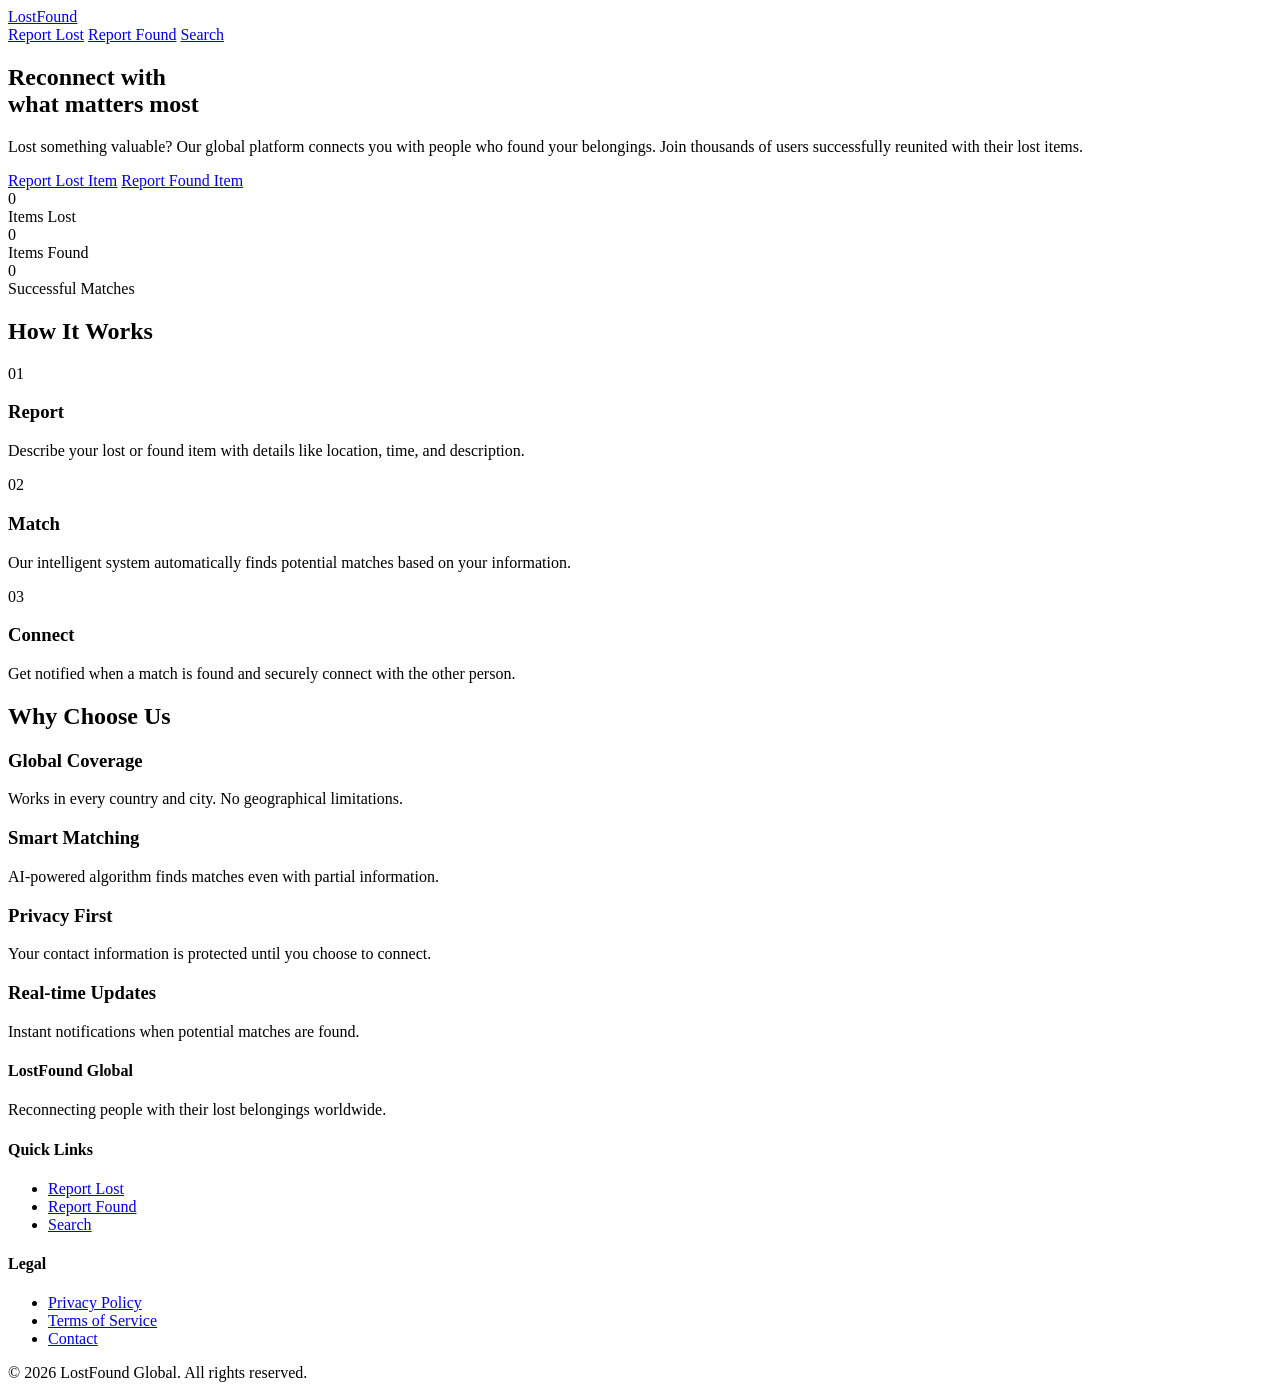
==== index.html @ b799f59b "Add files via upload" ====
<!DOCTYPE html>
<html lang="en">
<head>
    <meta charset="UTF-8">
    <meta name="viewport" content="width=device-width, initial-scale=1.0, viewport-fit=cover">
    <meta name="description" content="Global lost and found platform. Connect with people who found your lost items anywhere in the world.">
    <meta name="keywords" content="lost and found, lost item, found item, global search">
    <meta name="author" content="LostAndFound Global">
    <meta property="og:title" content="LostAndFound Global | Reconnect with your lost belongings">
    <meta property="og:description" content="International platform for finding lost items and returning found belongings">
    <meta property="og:type" content="website">
    <meta name="twitter:card" content="summary_large_image">
    <title>LostAndFound Global | Reconnect with your lost belongings</title>
    <link rel="preconnect" href="https://fonts.googleapis.com">
    <link rel="preconnect" href="https://fonts.gstatic.com" crossorigin>
    <link href="https://fonts.googleapis.com/css2?family=Inter:opsz,wght@14..32,300;14..32,400;14..32,500;14..32,600;14..32,700&display=swap" rel="stylesheet">
    <link rel="stylesheet" href="css/style.css">
</head>
<body>
    <header class="header">
        <nav class="nav container">
            <div class="logo">
                <a href="/">LostFound</a>
            </div>
            <div class="nav-links">
                <a href="/pages/report-lost.html" class="nav-link">Report Lost</a>
                <a href="/pages/report-found.html" class="nav-link">Report Found</a>
                <a href="/pages/search.html" class="nav-link">Search</a>
            </div>
        </nav>
    </header>

    <main>
        <section class="hero">
            <div class="container">
                <div class="hero-content">
                    <h1 class="hero-title">
                        Reconnect with<br>
                        <span class="hero-highlight">what matters most</span>
                    </h1>
                    <p class="hero-description">
                        Lost something valuable? Our global platform connects you with 
                        people who found your belongings. Join thousands of users 
                        successfully reunited with their lost items.
                    </p>
                    <div class="hero-buttons">
                        <a href="/pages/report-lost.html" class="btn btn-primary">Report Lost Item</a>
                        <a href="/pages/report-found.html" class="btn btn-secondary">Report Found Item</a>
                    </div>
                </div>
            </div>
        </section>

        <section class="stats-section">
            <div class="container">
                <div class="stats-grid">
                    <div class="stat-card">
                        <div class="stat-number" id="lostCount">0</div>
                        <div class="stat-label">Items Lost</div>
                    </div>
                    <div class="stat-card">
                        <div class="stat-number" id="foundCount">0</div>
                        <div class="stat-label">Items Found</div>
                    </div>
                    <div class="stat-card">
                        <div class="stat-number" id="matchedCount">0</div>
                        <div class="stat-label">Successful Matches</div>
                    </div>
                </div>
            </div>
        </section>

        <section class="how-it-works">
            <div class="container">
                <h2 class="section-title">How It Works</h2>
                <div class="steps-grid">
                    <div class="step">
                        <div class="step-number">01</div>
                        <h3 class="step-title">Report</h3>
                        <p class="step-description">Describe your lost or found item with details like location, time, and description.</p>
                    </div>
                    <div class="step">
                        <div class="step-number">02</div>
                        <h3 class="step-title">Match</h3>
                        <p class="step-description">Our intelligent system automatically finds potential matches based on your information.</p>
                    </div>
                    <div class="step">
                        <div class="step-number">03</div>
                        <h3 class="step-title">Connect</h3>
                        <p class="step-description">Get notified when a match is found and securely connect with the other person.</p>
                    </div>
                </div>
            </div>
        </section>

        <section class="features">
            <div class="container">
                <h2 class="section-title">Why Choose Us</h2>
                <div class="features-grid">
                    <div class="feature-card">
                        <h3>Global Coverage</h3>
                        <p>Works in every country and city. No geographical limitations.</p>
                    </div>
                    <div class="feature-card">
                        <h3>Smart Matching</h3>
                        <p>AI-powered algorithm finds matches even with partial information.</p>
                    </div>
                    <div class="feature-card">
                        <h3>Privacy First</h3>
                        <p>Your contact information is protected until you choose to connect.</p>
                    </div>
                    <div class="feature-card">
                        <h3>Real-time Updates</h3>
                        <p>Instant notifications when potential matches are found.</p>
                    </div>
                </div>
            </div>
        </section>
    </main>

    <footer class="footer">
        <div class="container">
            <div class="footer-content">
                <div class="footer-section">
                    <h4>LostFound Global</h4>
                    <p>Reconnecting people with their lost belongings worldwide.</p>
                </div>
                <div class="footer-section">
                    <h4>Quick Links</h4>
                    <ul>
                        <li><a href="/pages/report-lost.html">Report Lost</a></li>
                        <li><a href="/pages/report-found.html">Report Found</a></li>
                        <li><a href="/pages/search.html">Search</a></li>
                    </ul>
                </div>
                <div class="footer-section">
                    <h4>Legal</h4>
                    <ul>
                        <li><a href="#">Privacy Policy</a></li>
                        <li><a href="#">Terms of Service</a></li>
                        <li><a href="#">Contact</a></li>
                    </ul>
                </div>
            </div>
            <div class="footer-bottom">
                <p>&copy; 2026 LostFound Global. All rights reserved.</p>
            </div>
        </div>
    </footer>

    <script src="js/app.js"></script>
</body>
</html>
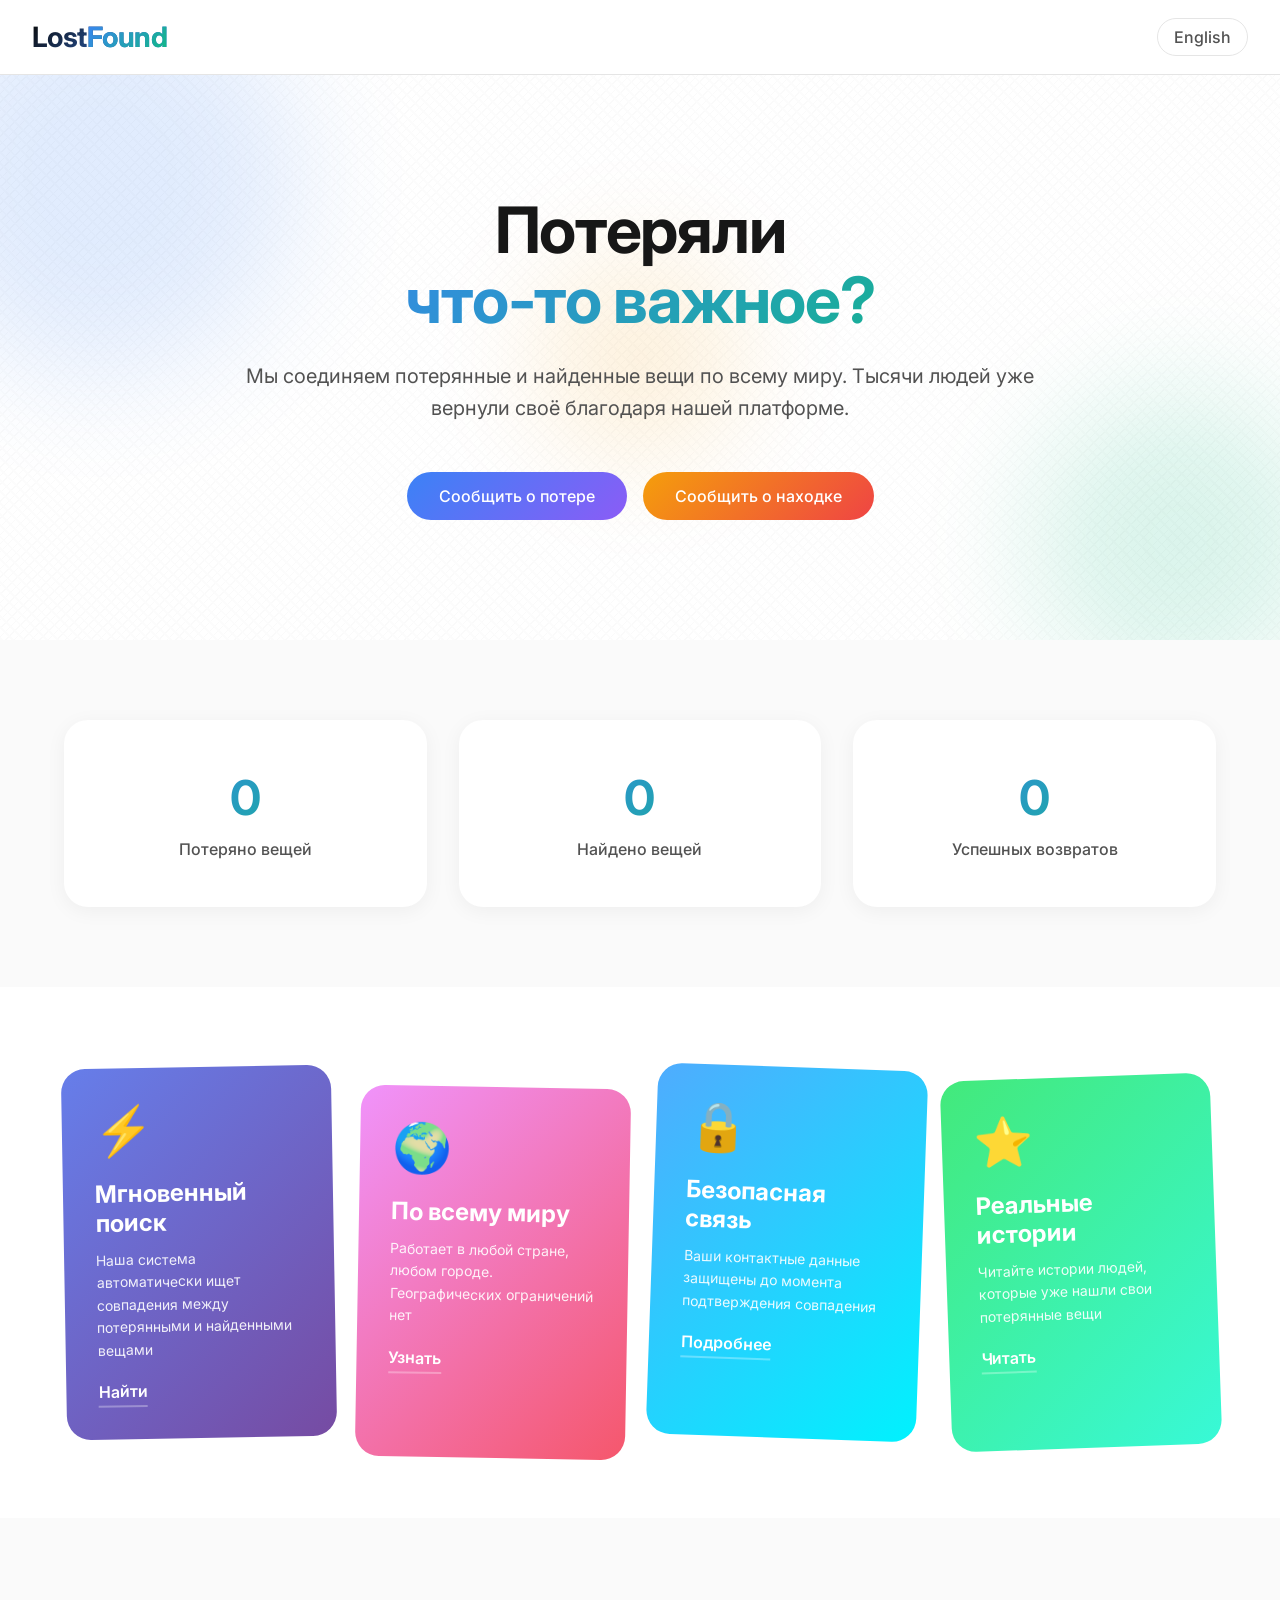
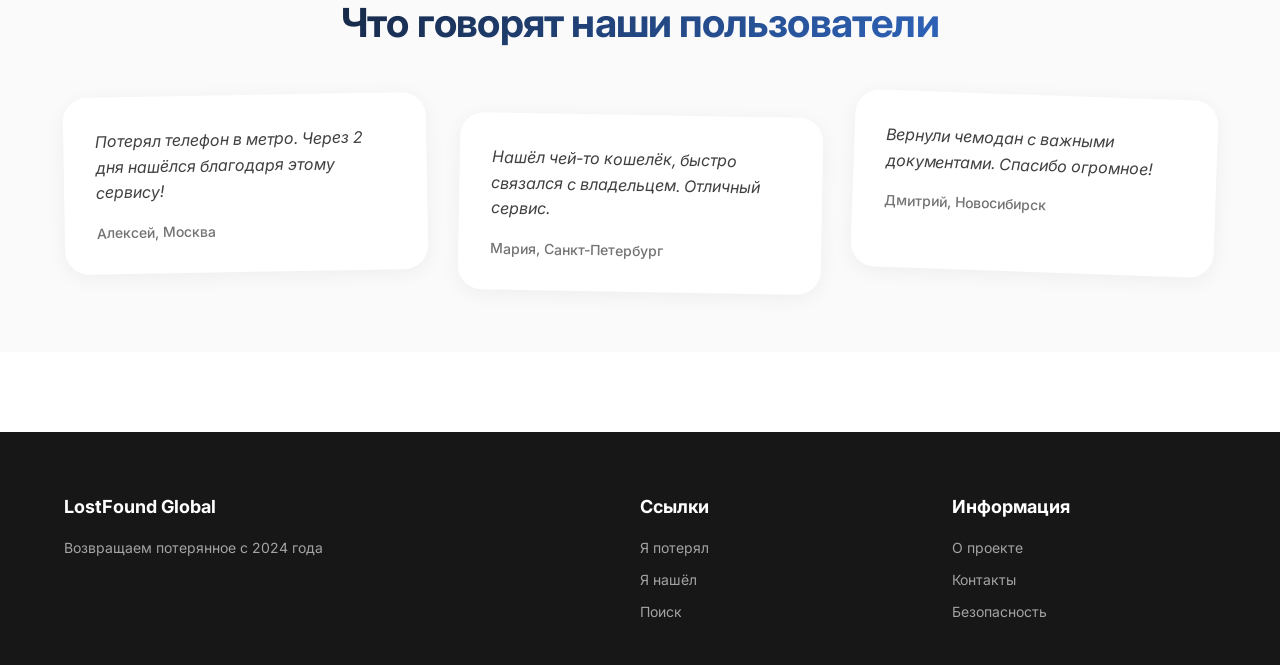
==== commit 7f504942: "Update index.html" ====
--- a/index.html
+++ b/index.html
@@ -1,153 +1,145 @@
 <!DOCTYPE html>
-<html lang="en">
+<html lang="ru">
 <head>
     <meta charset="UTF-8">
-    <meta name="viewport" content="width=device-width, initial-scale=1.0, viewport-fit=cover">
-    <meta name="description" content="Global lost and found platform. Connect with people who found your lost items anywhere in the world.">
-    <meta name="keywords" content="lost and found, lost item, found item, global search">
-    <meta name="author" content="LostAndFound Global">
-    <meta property="og:title" content="LostAndFound Global | Reconnect with your lost belongings">
-    <meta property="og:description" content="International platform for finding lost items and returning found belongings">
-    <meta property="og:type" content="website">
-    <meta name="twitter:card" content="summary_large_image">
-    <title>LostAndFound Global | Reconnect with your lost belongings</title>
-    <link rel="preconnect" href="https://fonts.googleapis.com">
-    <link rel="preconnect" href="https://fonts.gstatic.com" crossorigin>
-    <link href="https://fonts.googleapis.com/css2?family=Inter:opsz,wght@14..32,300;14..32,400;14..32,500;14..32,600;14..32,700&display=swap" rel="stylesheet">
+    <meta name="viewport" content="width=device-width, initial-scale=1.0">
+    <title>LostFound Global | Вернём потерянное</title>
+    <meta name="description" content="Международная платформа для поиска потерянных и найденных вещей">
+    <link href="https://fonts.googleapis.com/css2?family=Inter:opsz,wght@14..32,300;14..32,400;14..32,500;14..32,600;14..32,700&family=Space+Grotesk:wght@300;400;500;600;700&display=swap" rel="stylesheet">
     <link rel="stylesheet" href="css/style.css">
 </head>
 <body>
+    <div class="chaotic-bg"></div>
+    
     <header class="header">
-        <nav class="nav container">
+        <div class="nav-container">
             <div class="logo">
-                <a href="/">LostFound</a>
+                <a href="index.html">Lost<span>Found</span></a>
             </div>
-            <div class="nav-links">
-                <a href="/pages/report-lost.html" class="nav-link">Report Lost</a>
-                <a href="/pages/report-found.html" class="nav-link">Report Found</a>
-                <a href="/pages/search.html" class="nav-link">Search</a>
+            <div class="lang-switch">
+                <a href="#" class="lang-link" onclick="toggleLanguage(); return false;">English</a>
             </div>
+            <button class="mobile-menu-btn" onclick="document.querySelector('.nav-menu').classList.toggle('active')">☰</button>
+        </div>
+        <nav class="nav-menu">
+            <ul>
+                <li><a href="index.html" data-translate="nav_home">Главная</a></li>
+                <li><a href="pages/lost.html" data-translate="nav_lost">Я потерял</a></li>
+                <li><a href="pages/found.html" data-translate="nav_found">Я нашёл</a></li>
+                <li><a href="pages/search.html" data-translate="nav_search">Поиск</a></li>
+            </ul>
         </nav>
     </header>
 
     <main>
         <section class="hero">
-            <div class="container">
-                <div class="hero-content">
-                    <h1 class="hero-title">
-                        Reconnect with<br>
-                        <span class="hero-highlight">what matters most</span>
-                    </h1>
-                    <p class="hero-description">
-                        Lost something valuable? Our global platform connects you with 
-                        people who found your belongings. Join thousands of users 
-                        successfully reunited with their lost items.
-                    </p>
-                    <div class="hero-buttons">
-                        <a href="/pages/report-lost.html" class="btn btn-primary">Report Lost Item</a>
-                        <a href="/pages/report-found.html" class="btn btn-secondary">Report Found Item</a>
-                    </div>
+            <div class="hero-bg-shape shape-1"></div>
+            <div class="hero-bg-shape shape-2"></div>
+            <div class="hero-bg-shape shape-3"></div>
+            <div class="hero-content">
+                <h1 class="hero-title">
+                    <span class="title-line" data-translate="hero_title">Потеряли</span>
+                    <span class="title-line highlight" data-translate="hero_title_highlight">что-то важное?</span>
+                </h1>
+                <p class="hero-description" data-translate="hero_description">Мы соединяем потерянные и найденные вещи по всему миру. Тысячи людей уже вернули своё благодаря нашей платформе.</p>
+                <div class="hero-buttons">
+                    <a href="pages/lost.html" class="btn btn-primary btn-chaotic-1" data-translate="btn_report_lost">Сообщить о потере</a>
+                    <a href="pages/found.html" class="btn btn-secondary btn-chaotic-2" data-translate="btn_report_found">Сообщить о находке</a>
                 </div>
             </div>
         </section>
 
         <section class="stats-section">
-            <div class="container">
-                <div class="stats-grid">
-                    <div class="stat-card">
-                        <div class="stat-number" id="lostCount">0</div>
-                        <div class="stat-label">Items Lost</div>
-                    </div>
-                    <div class="stat-card">
-                        <div class="stat-number" id="foundCount">0</div>
-                        <div class="stat-label">Items Found</div>
-                    </div>
-                    <div class="stat-card">
-                        <div class="stat-number" id="matchedCount">0</div>
-                        <div class="stat-label">Successful Matches</div>
-                    </div>
+            <div class="stats-grid">
+                <div class="stat-card stat-card-1">
+                    <div class="stat-number" id="lostCount">0</div>
+                    <div class="stat-label" data-translate="stat_lost">Потеряно вещей</div>
+                </div>
+                <div class="stat-card stat-card-2">
+                    <div class="stat-number" id="foundCount">0</div>
+                    <div class="stat-label" data-translate="stat_found">Найдено вещей</div>
+                </div>
+                <div class="stat-card stat-card-3">
+                    <div class="stat-number" id="matchedCount">0</div>
+                    <div class="stat-label" data-translate="stat_matched">Успешных возвратов</div>
                 </div>
             </div>
         </section>
 
-        <section class="how-it-works">
-            <div class="container">
-                <h2 class="section-title">How It Works</h2>
-                <div class="steps-grid">
-                    <div class="step">
-                        <div class="step-number">01</div>
-                        <h3 class="step-title">Report</h3>
-                        <p class="step-description">Describe your lost or found item with details like location, time, and description.</p>
-                    </div>
-                    <div class="step">
-                        <div class="step-number">02</div>
-                        <h3 class="step-title">Match</h3>
-                        <p class="step-description">Our intelligent system automatically finds potential matches based on your information.</p>
-                    </div>
-                    <div class="step">
-                        <div class="step-number">03</div>
-                        <h3 class="step-title">Connect</h3>
-                        <p class="step-description">Get notified when a match is found and securely connect with the other person.</p>
-                    </div>
+        <section class="chaotic-grid-section">
+            <div class="chaotic-grid">
+                <div class="chaotic-card card-lost">
+                    <div class="card-icon">⚡</div>
+                    <h3 data-translate="card_search_title">Мгновенный поиск</h3>
+                    <p data-translate="card_search_desc">Наша система автоматически ищет совпадения между потерянными и найденными вещами</p>
+                    <a href="pages/search.html" class="card-link" data-translate="card_search_link">Найти →</a>
+                </div>
+                <div class="chaotic-card card-found">
+                    <div class="card-icon">🌍</div>
+                    <h3 data-translate="card_global_title">По всему миру</h3>
+                    <p data-translate="card_global_desc">Работает в любой стране, любом городе. Географических ограничений нет</p>
+                    <a href="#" class="card-link" data-translate="card_global_link">Узнать →</a>
+                </div>
+                <div class="chaotic-card card-match">
+                    <div class="card-icon">🔒</div>
+                    <h3 data-translate="card_safety_title">Безопасная связь</h3>
+                    <p data-translate="card_safety_desc">Ваши контактные данные защищены до момента подтверждения совпадения</p>
+                    <a href="#" class="card-link" data-translate="card_safety_link">Подробнее →</a>
+                </div>
+                <div class="chaotic-card card-story">
+                    <div class="card-icon">⭐</div>
+                    <h3 data-translate="card_stories_title">Реальные истории</h3>
+                    <p data-translate="card_stories_desc">Читайте истории людей, которые уже нашли свои потерянные вещи</p>
+                    <a href="#" class="card-link" data-translate="card_stories_link">Читать →</a>
                 </div>
             </div>
         </section>
 
-        <section class="features">
-            <div class="container">
-                <h2 class="section-title">Why Choose Us</h2>
-                <div class="features-grid">
-                    <div class="feature-card">
-                        <h3>Global Coverage</h3>
-                        <p>Works in every country and city. No geographical limitations.</p>
-                    </div>
-                    <div class="feature-card">
-                        <h3>Smart Matching</h3>
-                        <p>AI-powered algorithm finds matches even with partial information.</p>
-                    </div>
-                    <div class="feature-card">
-                        <h3>Privacy First</h3>
-                        <p>Your contact information is protected until you choose to connect.</p>
-                    </div>
-                    <div class="feature-card">
-                        <h3>Real-time Updates</h3>
-                        <p>Instant notifications when potential matches are found.</p>
-                    </div>
+        <section class="testimonials">
+            <h2 class="section-title chaotic-section-title" data-translate="testimonials_title">Что говорят наши пользователи</h2>
+            <div class="testimonials-grid">
+                <div class="testimonial testimonial-1">
+                    <p data-translate="testimonial_1">"Потерял телефон в метро. Через 2 дня нашёлся благодаря этому сервису!"</p>
+                    <cite data-translate="testimonial_1_author">— Алексей, Москва</cite>
+                </div>
+                <div class="testimonial testimonial-2">
+                    <p data-translate="testimonial_2">"Нашёл чей-то кошелёк, быстро связался с владельцем. Отличный сервис."</p>
+                    <cite data-translate="testimonial_2_author">— Мария, Санкт-Петербург</cite>
+                </div>
+                <div class="testimonial testimonial-3">
+                    <p data-translate="testimonial_3">"Вернули чемодан с важными документами. Спасибо огромное!"</p>
+                    <cite data-translate="testimonial_3_author">— Дмитрий, Новосибирск</cite>
                 </div>
             </div>
         </section>
     </main>
 
-    <footer class="footer">
-        <div class="container">
-            <div class="footer-content">
-                <div class="footer-section">
-                    <h4>LostFound Global</h4>
-                    <p>Reconnecting people with their lost belongings worldwide.</p>
-                </div>
-                <div class="footer-section">
-                    <h4>Quick Links</h4>
-                    <ul>
-                        <li><a href="/pages/report-lost.html">Report Lost</a></li>
-                        <li><a href="/pages/report-found.html">Report Found</a></li>
-                        <li><a href="/pages/search.html">Search</a></li>
-                    </ul>
-                </div>
-                <div class="footer-section">
-                    <h4>Legal</h4>
-                    <ul>
-                        <li><a href="#">Privacy Policy</a></li>
-                        <li><a href="#">Terms of Service</a></li>
-                        <li><a href="#">Contact</a></li>
-                    </ul>
-                </div>
+    <footer class="footer chaotic-footer">
+        <div class="footer-grid">
+            <div class="footer-col">
+                <h4>LostFound Global</h4>
+                <p data-translate="footer_about">Возвращаем потерянное с 2024 года</p>
             </div>
-            <div class="footer-bottom">
-                <p>&copy; 2026 LostFound Global. All rights reserved.</p>
+            <div class="footer-col">
+                <h4 data-translate="footer_links">Ссылки</h4>
+                <ul>
+                    <li><a href="pages/lost.html" data-translate="nav_lost">Я потерял</a></li>
+                    <li><a href="pages/found.html" data-translate="nav_found">Я нашёл</a></li>
+                    <li><a href="pages/search.html" data-translate="nav_search">Поиск</a></li>
+                </ul>
+            </div>
+            <div class="footer-col">
+                <h4 data-translate="footer_info">Информация</h4>
+                <ul>
+                    <li><a href="#" data-translate="footer_about_project">О проекте</a></li>
+                    <li><a href="#" data-translate="footer_contact">Контакты</a></li>
+                    <li><a href="#" data-translate="footer_safety">Безопасность</a></li>
+                </ul>
             </div>
         </div>
     </footer>
 
+    <script src="js/translations.js"></script>
     <script src="js/app.js"></script>
 </body>
-</html>+</html>
--- a/css/style.css
+++ b/css/style.css
@@ -0,0 +1,724 @@
+:root {
+    --primary: #0a0a0a;
+    --secondary: #3b82f6;
+    --accent: #10b981;
+    --accent-orange: #f59e0b;
+    --accent-red: #ef4444;
+    --accent-purple: #8b5cf6;
+    --gray-50: #fafafa;
+    --gray-100: #f5f5f5;
+    --gray-200: #e5e5e5;
+    --gray-300: #d4d4d4;
+    --gray-400: #a3a3a3;
+    --gray-500: #737373;
+    --gray-600: #525252;
+    --gray-700: #404040;
+    --gray-800: #262626;
+    --gray-900: #171717;
+    --white: #ffffff;
+}
+
+* {
+    margin: 0;
+    padding: 0;
+    box-sizing: border-box;
+}
+
+body {
+    font-family: 'Inter', -apple-system, BlinkMacSystemFont, sans-serif;
+    background-color: var(--white);
+    color: var(--gray-900);
+    overflow-x: hidden;
+}
+
+/* Хаотичный фон */
+.chaotic-bg {
+    position: fixed;
+    top: 0;
+    left: 0;
+    width: 100%;
+    height: 100%;
+    z-index: -1;
+    background: 
+        repeating-linear-gradient(45deg, var(--gray-50) 0px, var(--gray-50) 2px, transparent 2px, transparent 8px),
+        repeating-linear-gradient(135deg, var(--gray-100) 0px, var(--gray-100) 1px, transparent 1px, transparent 6px);
+    opacity: 0.5;
+}
+
+/* Хедер с хаотичной геометрией */
+.header {
+    position: relative;
+    background: rgba(255, 255, 255, 0.98);
+    backdrop-filter: blur(10px);
+    border-bottom: 1px solid var(--gray-200);
+}
+
+.nav-container {
+    max-width: 1400px;
+    margin: 0 auto;
+    padding: 20px 32px;
+    display: flex;
+    justify-content: space-between;
+    align-items: center;
+}
+
+.logo a {
+    font-size: 28px;
+    font-weight: 700;
+    text-decoration: none;
+    background: linear-gradient(135deg, var(--primary) 0%, var(--secondary) 100%);
+    background-clip: text;
+    -webkit-background-clip: text;
+    -webkit-text-fill-color: transparent;
+    letter-spacing: -0.02em;
+}
+
+.logo span {
+    background: linear-gradient(135deg, var(--secondary) 0%, var(--accent) 100%);
+    background-clip: text;
+    -webkit-background-clip: text;
+    -webkit-text-fill-color: transparent;
+}
+
+.lang-switch .lang-link {
+    color: var(--gray-600);
+    text-decoration: none;
+    font-weight: 500;
+    padding: 8px 16px;
+    border: 1px solid var(--gray-200);
+    border-radius: 100px;
+    transition: all 0.2s;
+}
+
+.lang-switch .lang-link:hover {
+    background: var(--gray-100);
+    border-color: var(--gray-300);
+}
+
+.nav-menu {
+    position: absolute;
+    top: 100%;
+    left: 0;
+    width: 100%;
+    background: var(--white);
+    border-bottom: 1px solid var(--gray-200);
+    transform: translateY(-100%);
+    opacity: 0;
+    visibility: hidden;
+    transition: all 0.3s;
+}
+
+.nav-menu.active {
+    transform: translateY(0);
+    opacity: 1;
+    visibility: visible;
+}
+
+.nav-menu ul {
+    max-width: 1400px;
+    margin: 0 auto;
+    padding: 20px 32px;
+    display: flex;
+    gap: 32px;
+    list-style: none;
+    flex-wrap: wrap;
+}
+
+.nav-menu a {
+    color: var(--gray-600);
+    text-decoration: none;
+    font-weight: 500;
+    transition: color 0.2s;
+}
+
+.nav-menu a:hover {
+    color: var(--secondary);
+}
+
+.mobile-menu-btn {
+    display: none;
+    background: none;
+    border: none;
+    font-size: 24px;
+    cursor: pointer;
+}
+
+/* Герой секция - хаотичные формы */
+.hero {
+    position: relative;
+    padding: 120px 0;
+    overflow: hidden;
+}
+
+.hero-bg-shape {
+    position: absolute;
+    border-radius: 50%;
+    filter: blur(60px);
+    opacity: 0.15;
+}
+
+.shape-1 {
+    width: 400px;
+    height: 400px;
+    background: var(--secondary);
+    top: -100px;
+    left: -100px;
+}
+
+.shape-2 {
+    width: 300px;
+    height: 300px;
+    background: var(--accent);
+    bottom: -50px;
+    right: -50px;
+}
+
+.shape-3 {
+    width: 200px;
+    height: 200px;
+    background: var(--accent-orange);
+    top: 50%;
+    left: 50%;
+    transform: translate(-50%, -50%);
+}
+
+.hero-content {
+    position: relative;
+    z-index: 1;
+    max-width: 800px;
+    margin: 0 auto;
+    text-align: center;
+}
+
+.hero-title {
+    font-size: 64px;
+    font-weight: 700;
+    line-height: 1.1;
+    margin-bottom: 24px;
+    letter-spacing: -0.02em;
+}
+
+.title-line {
+    display: block;
+}
+
+.title-line.highlight {
+    background: linear-gradient(135deg, var(--secondary) 0%, var(--accent) 100%);
+    background-clip: text;
+    -webkit-background-clip: text;
+    -webkit-text-fill-color: transparent;
+}
+
+.hero-description {
+    font-size: 20px;
+    color: var(--gray-600);
+    margin-bottom: 48px;
+    line-height: 1.6;
+}
+
+.hero-buttons {
+    display: flex;
+    gap: 16px;
+    justify-content: center;
+    flex-wrap: wrap;
+}
+
+/* Кнопки с разными стилями */
+.btn {
+    display: inline-flex;
+    align-items: center;
+    justify-content: center;
+    padding: 14px 32px;
+    font-size: 16px;
+    font-weight: 500;
+    text-decoration: none;
+    border-radius: 100px;
+    transition: all 0.2s;
+    cursor: pointer;
+    border: none;
+}
+
+.btn-primary {
+    background: var(--secondary);
+    color: var(--white);
+}
+
+.btn-primary:hover {
+    background: #2563eb;
+    transform: translateY(-2px);
+}
+
+.btn-secondary {
+    background: var(--white);
+    color: var(--gray-700);
+    border: 1px solid var(--gray-300);
+}
+
+.btn-secondary:hover {
+    background: var(--gray-50);
+    transform: translateY(-2px);
+}
+
+.btn-chaotic-1 {
+    background: linear-gradient(135deg, var(--secondary) 0%, var(--accent-purple) 100%);
+}
+
+.btn-chaotic-2 {
+    background: linear-gradient(135deg, var(--accent-orange) 0%, var(--accent-red) 100%);
+    border: none;
+    color: var(--white);
+}
+
+/* Статистика */
+.stats-section {
+    padding: 80px 0;
+    background: var(--gray-50);
+}
+
+.stats-grid {
+    max-width: 1200px;
+    margin: 0 auto;
+    padding: 0 24px;
+    display: grid;
+    grid-template-columns: repeat(3, 1fr);
+    gap: 32px;
+}
+
+.stat-card {
+    background: var(--white);
+    padding: 48px 32px;
+    text-align: center;
+    border-radius: 24px;
+    box-shadow: 0 4px 20px rgba(0, 0, 0, 0.05);
+    transition: transform 0.2s;
+}
+
+.stat-card:hover {
+    transform: translateY(-4px);
+}
+
+.stat-number {
+    font-size: 48px;
+    font-weight: 700;
+    background: linear-gradient(135deg, var(--secondary) 0%, var(--accent) 100%);
+    background-clip: text;
+    -webkit-background-clip: text;
+    -webkit-text-fill-color: transparent;
+    margin-bottom: 12px;
+}
+
+.stat-label {
+    color: var(--gray-600);
+    font-weight: 500;
+}
+
+/* Хаотичная сетка карточек */
+.chaotic-grid-section {
+    padding: 80px 0;
+}
+
+.chaotic-grid {
+    max-width: 1200px;
+    margin: 0 auto;
+    padding: 0 24px;
+    display: grid;
+    grid-template-columns: repeat(4, 1fr);
+    gap: 24px;
+}
+
+.chaotic-card {
+    padding: 32px;
+    border-radius: 24px;
+    transition: all 0.3s;
+    position: relative;
+    overflow: hidden;
+}
+
+.card-lost {
+    background: linear-gradient(135deg, #667eea 0%, #764ba2 100%);
+    color: var(--white);
+    transform: rotate(-1deg);
+}
+
+.card-found {
+    background: linear-gradient(135deg, #f093fb 0%, #f5576c 100%);
+    color: var(--white);
+    transform: translateY(20px) rotate(1deg);
+}
+
+.card-match {
+    background: linear-gradient(135deg, #4facfe 0%, #00f2fe 100%);
+    color: var(--white);
+    transform: rotate(2deg);
+}
+
+.card-story {
+    background: linear-gradient(135deg, #43e97b 0%, #38f9d7 100%);
+    color: var(--white);
+    transform: translateY(10px) rotate(-2deg);
+}
+
+.chaotic-card:hover {
+    transform: translateY(-8px) rotate(0deg);
+}
+
+.card-icon {
+    font-size: 48px;
+    margin-bottom: 20px;
+}
+
+.chaotic-card h3 {
+    font-size: 24px;
+    margin-bottom: 12px;
+}
+
+.chaotic-card p {
+    font-size: 14px;
+    line-height: 1.6;
+    opacity: 0.9;
+    margin-bottom: 20px;
+}
+
+.card-link {
+    color: var(--white);
+    text-decoration: none;
+    font-weight: 600;
+    display: inline-flex;
+    align-items: center;
+    gap: 8px;
+    border-bottom: 2px solid rgba(255, 255, 255, 0.3);
+    padding-bottom: 4px;
+}
+
+.card-link:hover {
+    border-bottom-color: var(--white);
+}
+
+/* Отзывы */
+.testimonials {
+    padding: 80px 0;
+    background: var(--gray-50);
+}
+
+.section-title {
+    font-size: 40px;
+    font-weight: 700;
+    text-align: center;
+    margin-bottom: 48px;
+    letter-spacing: -0.02em;
+}
+
+.chaotic-section-title {
+    background: linear-gradient(135deg, var(--primary) 0%, var(--secondary) 100%);
+    background-clip: text;
+    -webkit-background-clip: text;
+    -webkit-text-fill-color: transparent;
+}
+
+.testimonials-grid {
+    max-width: 1200px;
+    margin: 0 auto;
+    padding: 0 24px;
+    display: grid;
+    grid-template-columns: repeat(3, 1fr);
+    gap: 32px;
+}
+
+.testimonial {
+    background: var(--white);
+    padding: 32px;
+    border-radius: 24px;
+    box-shadow: 0 4px 20px rgba(0, 0, 0, 0.05);
+    position: relative;
+}
+
+.testimonial-1 {
+    transform: rotate(-1deg);
+}
+
+.testimonial-2 {
+    transform: translateY(20px) rotate(1deg);
+}
+
+.testimonial-3 {
+    transform: rotate(2deg);
+}
+
+.testimonial p {
+    font-size: 16px;
+    line-height: 1.6;
+    color: var(--gray-700);
+    margin-bottom: 16px;
+    font-style: italic;
+}
+
+.testimonial cite {
+    font-size: 14px;
+    color: var(--gray-500);
+    font-style: normal;
+    font-weight: 500;
+}
+
+/* Формы */
+.form-container {
+    max-width: 700px;
+    margin: 80px auto;
+    padding: 0 24px;
+}
+
+.form-card {
+    background: var(--white);
+    border-radius: 32px;
+    padding: 48px;
+    box-shadow: 0 20px 40px rgba(0, 0, 0, 0.08);
+    border: 1px solid var(--gray-200);
+}
+
+.form-title {
+    font-size: 36px;
+    font-weight: 700;
+    margin-bottom: 12px;
+    letter-spacing: -0.02em;
+}
+
+.form-subtitle {
+    color: var(--gray-600);
+    margin-bottom: 32px;
+}
+
+.form-group {
+    margin-bottom: 24px;
+}
+
+.form-group label {
+    display: block;
+    font-weight: 500;
+    margin-bottom: 8px;
+    color: var(--gray-700);
+}
+
+.form-group input,
+.form-group textarea,
+.form-group select {
+    width: 100%;
+    padding: 14px 18px;
+    font-size: 16px;
+    border: 1px solid var(--gray-300);
+    border-radius: 16px;
+    transition: all 0.2s;
+    font-family: inherit;
+}
+
+.form-group input:focus,
+.form-group textarea:focus,
+.form-group select:focus {
+    outline: none;
+    border-color: var(--secondary);
+    box-shadow: 0 0 0 3px rgba(59, 130, 246, 0.1);
+}
+
+.form-row {
+    display: grid;
+    grid-template-columns: 1fr 1fr;
+    gap: 20px;
+}
+
+.btn-block {
+    width: 100%;
+    margin-top: 16px;
+}
+
+/* Результаты поиска */
+.search-results {
+    margin-top: 32px;
+}
+
+.match-card {
+    background: var(--gray-50);
+    border-radius: 20px;
+    padding: 24px;
+    margin-bottom: 16px;
+    border: 1px solid var(--gray-200);
+    transition: all 0.2s;
+}
+
+.match-card:hover {
+    transform: translateX(4px);
+    border-color: var(--gray-300);
+}
+
+.match-header {
+    display: flex;
+    justify-content: space-between;
+    align-items: center;
+    margin-bottom: 16px;
+    flex-wrap: wrap;
+    gap: 12px;
+}
+
+.match-header h3 {
+    font-size: 18px;
+    font-weight: 600;
+}
+
+.match-score {
+    background: var(--accent);
+    color: var(--white);
+    padding: 4px 12px;
+    border-radius: 100px;
+    font-size: 12px;
+    font-weight: 600;
+}
+
+.match-details {
+    display: grid;
+    grid-template-columns: 1fr 1fr;
+    gap: 12px;
+    margin-bottom: 16px;
+}
+
+.match-detail {
+    font-size: 14px;
+}
+
+.match-detail strong {
+    color: var(--gray-700);
+}
+
+.match-contact {
+    background: var(--white);
+    padding: 12px 16px;
+    border-radius: 12px;
+    font-size: 14px;
+    border: 1px solid var(--gray-200);
+}
+
+.result-message {
+    margin-top: 24px;
+    padding: 16px;
+    border-radius: 16px;
+    display: none;
+}
+
+.result-message.success {
+    display: block;
+    background: #d1fae5;
+    color: #065f46;
+    border: 1px solid #a7f3d0;
+}
+
+.result-message.error {
+    display: block;
+    background: #fee2e2;
+    color: #991b1b;
+    border: 1px solid #fecaca;
+}
+
+.loading, .no-results {
+    text-align: center;
+    padding: 48px;
+    color: var(--gray-500);
+}
+
+/* Футер */
+.footer {
+    background: var(--gray-900);
+    color: var(--gray-400);
+    padding: 64px 0 32px;
+    margin-top: 80px;
+}
+
+.footer-grid {
+    max-width: 1200px;
+    margin: 0 auto;
+    padding: 0 24px;
+    display: grid;
+    grid-template-columns: 2fr 1fr 1fr;
+    gap: 48px;
+}
+
+.footer-col h4 {
+    color: var(--white);
+    font-size: 18px;
+    margin-bottom: 20px;
+}
+
+.footer-col p {
+    font-size: 14px;
+    line-height: 1.6;
+}
+
+.footer-col ul {
+    list-style: none;
+}
+
+.footer-col ul li {
+    margin-bottom: 12px;
+}
+
+.footer-col ul li a {
+    color: var(--gray-400);
+    text-decoration: none;
+    font-size: 14px;
+    transition: color 0.2s;
+}
+
+.footer-col ul li a:hover {
+    color: var(--white);
+}
+
+/* Адаптивность */
+@media (max-width: 1024px) {
+    .chaotic-grid {
+        grid-template-columns: repeat(2, 1fr);
+    }
+    
+    .testimonials-grid {
+        grid-template-columns: 1fr;
+    }
+    
+    .hero-title {
+        font-size: 48px;
+    }
+}
+
+@media (max-width: 768px) {
+    .mobile-menu-btn {
+        display: block;
+    }
+    
+    .nav-menu ul {
+        flex-direction: column;
+        gap: 16px;
+    }
+    
+    .stats-grid {
+        grid-template-columns: 1fr;
+    }
+    
+    .chaotic-grid {
+        grid-template-columns: 1fr;
+    }
+    
+    .footer-grid {
+        grid-template-columns: 1fr;
+        gap: 32px;
+    }
+    
+    .form-row {
+        grid-template-columns: 1fr;
+    }
+    
+    .form-card {
+        padding: 32px 24px;
+    }
+    
+    .hero-title {
+        font-size: 36px;
+    }
+    
+    .hero-buttons {
+        flex-direction: column;
+        align-items: stretch;
+    }
+}
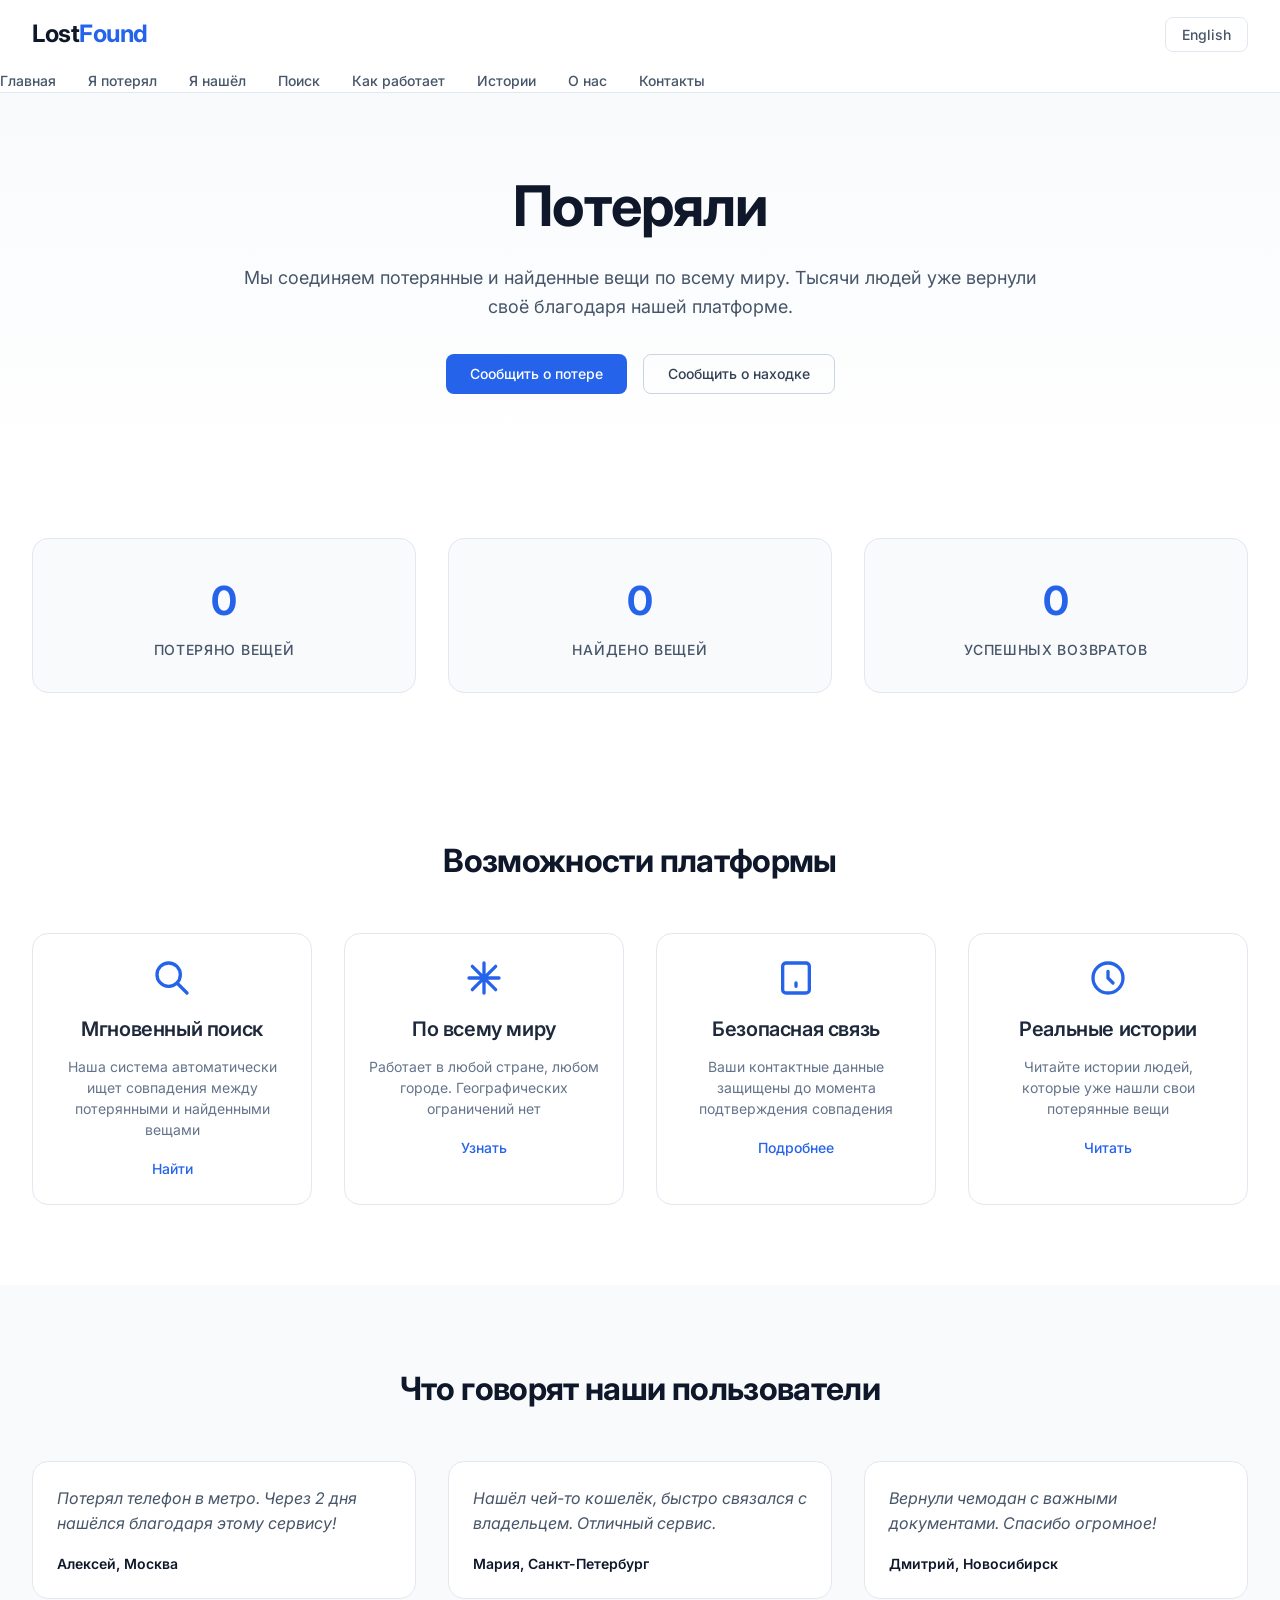
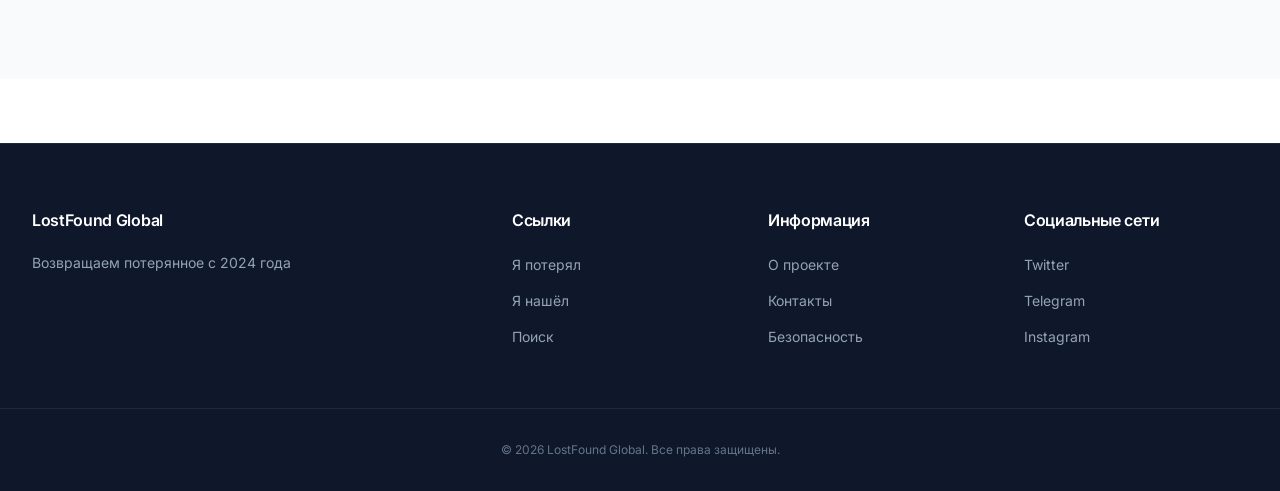
==== commit cb1917c9: "Update index.html" ====
--- a/index.html
+++ b/index.html
@@ -3,14 +3,12 @@
 <head>
     <meta charset="UTF-8">
     <meta name="viewport" content="width=device-width, initial-scale=1.0">
-    <title>LostFound Global | Вернём потерянное</title>
-    <meta name="description" content="Международная платформа для поиска потерянных и найденных вещей">
-    <link href="https://fonts.googleapis.com/css2?family=Inter:opsz,wght@14..32,300;14..32,400;14..32,500;14..32,600;14..32,700&family=Space+Grotesk:wght@300;400;500;600;700&display=swap" rel="stylesheet">
+    <title>LostFound Global | Сервис поиска потерянных вещей</title>
+    <meta name="description" content="Международная платформа для поиска потерянных и найденных вещей. Тысячи успешных возвратов по всему миру.">
+    <link href="https://fonts.googleapis.com/css2?family=Inter:opsz,wght@14..32,300;14..32,400;14..32,500;14..32,600;14..32,700&display=swap" rel="stylesheet">
     <link rel="stylesheet" href="css/style.css">
 </head>
 <body>
-    <div class="chaotic-bg"></div>
-    
     <header class="header">
         <div class="nav-container">
             <div class="logo">
@@ -27,94 +25,124 @@
                 <li><a href="pages/lost.html" data-translate="nav_lost">Я потерял</a></li>
                 <li><a href="pages/found.html" data-translate="nav_found">Я нашёл</a></li>
                 <li><a href="pages/search.html" data-translate="nav_search">Поиск</a></li>
+                <li><a href="pages/how-it-works.html" data-translate="nav_how">Как работает</a></li>
+                <li><a href="pages/stories.html" data-translate="nav_stories">Истории</a></li>
+                <li><a href="pages/about.html" data-translate="nav_about">О нас</a></li>
+                <li><a href="pages/contact.html" data-translate="nav_contact">Контакты</a></li>
             </ul>
         </nav>
     </header>
 
     <main>
+        <!-- Hero Section -->
         <section class="hero">
-            <div class="hero-bg-shape shape-1"></div>
-            <div class="hero-bg-shape shape-2"></div>
-            <div class="hero-bg-shape shape-3"></div>
             <div class="hero-content">
                 <h1 class="hero-title">
-                    <span class="title-line" data-translate="hero_title">Потеряли</span>
-                    <span class="title-line highlight" data-translate="hero_title_highlight">что-то важное?</span>
+                    <span data-translate="hero_title">Потеряли что-то важное?</span>
                 </h1>
-                <p class="hero-description" data-translate="hero_description">Мы соединяем потерянные и найденные вещи по всему миру. Тысячи людей уже вернули своё благодаря нашей платформе.</p>
+                <p class="hero-description" data-translate="hero_description">
+                    Мы соединяем потерянные и найденные вещи по всему миру. 
+                    Тысячи людей уже вернули своё благодаря нашей платформе.
+                </p>
                 <div class="hero-buttons">
-                    <a href="pages/lost.html" class="btn btn-primary btn-chaotic-1" data-translate="btn_report_lost">Сообщить о потере</a>
-                    <a href="pages/found.html" class="btn btn-secondary btn-chaotic-2" data-translate="btn_report_found">Сообщить о находке</a>
+                    <a href="pages/lost.html" class="btn btn-primary" data-translate="btn_report_lost">Сообщить о потере</a>
+                    <a href="pages/found.html" class="btn btn-outline" data-translate="btn_report_found">Сообщить о находке</a>
                 </div>
             </div>
         </section>
 
+        <!-- Statistics Section -->
         <section class="stats-section">
             <div class="stats-grid">
-                <div class="stat-card stat-card-1">
+                <div class="stat-card">
                     <div class="stat-number" id="lostCount">0</div>
                     <div class="stat-label" data-translate="stat_lost">Потеряно вещей</div>
                 </div>
-                <div class="stat-card stat-card-2">
+                <div class="stat-card">
                     <div class="stat-number" id="foundCount">0</div>
                     <div class="stat-label" data-translate="stat_found">Найдено вещей</div>
                 </div>
-                <div class="stat-card stat-card-3">
+                <div class="stat-card">
                     <div class="stat-number" id="matchedCount">0</div>
                     <div class="stat-label" data-translate="stat_matched">Успешных возвратов</div>
                 </div>
             </div>
         </section>
 
-        <section class="chaotic-grid-section">
-            <div class="chaotic-grid">
-                <div class="chaotic-card card-lost">
-                    <div class="card-icon">⚡</div>
+        <!-- Features Section -->
+        <section class="features-section">
+            <h2 class="section-title" data-translate="features_title">Возможности платформы</h2>
+            <div class="features-grid">
+                <div class="feature-card">
+                    <div class="feature-icon">
+                        <svg width="40" height="40" viewBox="0 0 24 24" fill="none" xmlns="http://www.w3.org/2000/svg">
+                            <path d="M21 21L15 15M17 10C17 13.866 13.866 17 10 17C6.13401 17 3 13.866 3 10C3 6.13401 6.13401 3 10 3C13.866 3 17 6.13401 17 10Z" stroke="#2563EB" stroke-width="2" stroke-linecap="round"/>
+                        </svg>
+                    </div>
                     <h3 data-translate="card_search_title">Мгновенный поиск</h3>
-                    <p data-translate="card_search_desc">Наша система автоматически ищет совпадения между потерянными и найденными вещами</p>
-                    <a href="pages/search.html" class="card-link" data-translate="card_search_link">Найти →</a>
+                    <p data-translate="card_search_desc">Автоматический поиск совпадений между потерянными и найденными вещами</p>
+                    <a href="pages/search.html" class="feature-link" data-translate="card_search_link">Найти →</a>
                 </div>
-                <div class="chaotic-card card-found">
-                    <div class="card-icon">🌍</div>
+                <div class="feature-card">
+                    <div class="feature-icon">
+                        <svg width="40" height="40" viewBox="0 0 24 24" fill="none" xmlns="http://www.w3.org/2000/svg">
+                            <path d="M3 12H21M12 3V21M5 5L19 19M5 19L19 5" stroke="#2563EB" stroke-width="2" stroke-linecap="round"/>
+                        </svg>
+                    </div>
                     <h3 data-translate="card_global_title">По всему миру</h3>
-                    <p data-translate="card_global_desc">Работает в любой стране, любом городе. Географических ограничений нет</p>
-                    <a href="#" class="card-link" data-translate="card_global_link">Узнать →</a>
+                    <p data-translate="card_global_desc">Работает в любой стране и городе. Географических ограничений нет</p>
+                    <a href="pages/how-it-works.html" class="feature-link" data-translate="card_global_link">Узнать →</a>
                 </div>
-                <div class="chaotic-card card-match">
-                    <div class="card-icon">🔒</div>
+                <div class="feature-card">
+                    <div class="feature-icon">
+                        <svg width="40" height="40" viewBox="0 0 24 24" fill="none" xmlns="http://www.w3.org/2000/svg">
+                            <path d="M12 15V17M6 21H18C19.1046 21 20 20.1046 20 19V5C20 3.89543 19.1046 3 18 3H6C4.89543 3 4 3.89543 4 5V19C4 20.1046 4.89543 21 6 21Z" stroke="#2563EB" stroke-width="2" stroke-linecap="round"/>
+                        </svg>
+                    </div>
                     <h3 data-translate="card_safety_title">Безопасная связь</h3>
-                    <p data-translate="card_safety_desc">Ваши контактные данные защищены до момента подтверждения совпадения</p>
-                    <a href="#" class="card-link" data-translate="card_safety_link">Подробнее →</a>
+                    <p data-translate="card_safety_desc">Ваши данные защищены до подтверждения совпадения</p>
+                    <a href="pages/safety.html" class="feature-link" data-translate="card_safety_link">Подробнее →</a>
                 </div>
-                <div class="chaotic-card card-story">
-                    <div class="card-icon">⭐</div>
+                <div class="feature-card">
+                    <div class="feature-icon">
+                        <svg width="40" height="40" viewBox="0 0 24 24" fill="none" xmlns="http://www.w3.org/2000/svg">
+                            <path d="M12 8V12L15 15M21 12C21 16.9706 16.9706 21 12 21C7.02944 21 3 16.9706 3 12C3 7.02944 7.02944 3 12 3C16.9706 3 21 7.02944 21 12Z" stroke="#2563EB" stroke-width="2" stroke-linecap="round"/>
+                        </svg>
+                    </div>
                     <h3 data-translate="card_stories_title">Реальные истории</h3>
-                    <p data-translate="card_stories_desc">Читайте истории людей, которые уже нашли свои потерянные вещи</p>
-                    <a href="#" class="card-link" data-translate="card_stories_link">Читать →</a>
+                    <p data-translate="card_stories_desc">Люди, которые уже нашли свои потерянные вещи</p>
+                    <a href="pages/stories.html" class="feature-link" data-translate="card_stories_link">Читать →</a>
                 </div>
             </div>
         </section>
 
-        <section class="testimonials">
-            <h2 class="section-title chaotic-section-title" data-translate="testimonials_title">Что говорят наши пользователи</h2>
+        <!-- Testimonials Section -->
+        <section class="testimonials-section">
+            <h2 class="section-title" data-translate="testimonials_title">Что говорят наши пользователи</h2>
             <div class="testimonials-grid">
-                <div class="testimonial testimonial-1">
-                    <p data-translate="testimonial_1">"Потерял телефон в метро. Через 2 дня нашёлся благодаря этому сервису!"</p>
-                    <cite data-translate="testimonial_1_author">— Алексей, Москва</cite>
+                <div class="testimonial-card">
+                    <p class="testimonial-text" data-translate="testimonial_1">
+                        "Потерял телефон в метро. Через 2 дня нашёлся благодаря этому сервису!"
+                    </p>
+                    <p class="testimonial-author" data-translate="testimonial_1_author">— Алексей, Москва</p>
                 </div>
-                <div class="testimonial testimonial-2">
-                    <p data-translate="testimonial_2">"Нашёл чей-то кошелёк, быстро связался с владельцем. Отличный сервис."</p>
-                    <cite data-translate="testimonial_2_author">— Мария, Санкт-Петербург</cite>
+                <div class="testimonial-card">
+                    <p class="testimonial-text" data-translate="testimonial_2">
+                        "Нашёл чей-то кошелёк, быстро связался с владельцем. Отличный сервис."
+                    </p>
+                    <p class="testimonial-author" data-translate="testimonial_2_author">— Мария, Санкт-Петербург</p>
                 </div>
-                <div class="testimonial testimonial-3">
-                    <p data-translate="testimonial_3">"Вернули чемодан с важными документами. Спасибо огромное!"</p>
-                    <cite data-translate="testimonial_3_author">— Дмитрий, Новосибирск</cite>
+                <div class="testimonial-card">
+                    <p class="testimonial-text" data-translate="testimonial_3">
+                        "Вернули чемодан с важными документами. Спасибо огромное!"
+                    </p>
+                    <p class="testimonial-author" data-translate="testimonial_3_author">— Дмитрий, Новосибирск</p>
                 </div>
             </div>
         </section>
     </main>
 
-    <footer class="footer chaotic-footer">
+    <footer class="footer">
         <div class="footer-grid">
             <div class="footer-col">
                 <h4>LostFound Global</h4>
@@ -131,11 +159,22 @@
             <div class="footer-col">
                 <h4 data-translate="footer_info">Информация</h4>
                 <ul>
-                    <li><a href="#" data-translate="footer_about_project">О проекте</a></li>
-                    <li><a href="#" data-translate="footer_contact">Контакты</a></li>
-                    <li><a href="#" data-translate="footer_safety">Безопасность</a></li>
+                    <li><a href="pages/about.html" data-translate="footer_about_project">О проекте</a></li>
+                    <li><a href="pages/contact.html" data-translate="footer_contact">Контакты</a></li>
+                    <li><a href="pages/safety.html" data-translate="footer_safety">Безопасность</a></li>
                 </ul>
             </div>
+            <div class="footer-col">
+                <h4>Социальные сети</h4>
+                <ul>
+                    <li><a href="#">Twitter</a></li>
+                    <li><a href="#">Telegram</a></li>
+                    <li><a href="#">Instagram</a></li>
+                </ul>
+            </div>
+        </div>
+        <div class="footer-bottom">
+            <p>&copy; 2026 LostFound Global. <span data-translate="footer_copyright">Все права защищены</span>.</p>
         </div>
     </footer>
 
--- a/css/style.css
+++ b/css/style.css
@@ -1,21 +1,35 @@
+/* ========================================
+   ROOT VARIABLES - Спокойная, строгая палитра
+   ======================================== */
 :root {
-    --primary: #0a0a0a;
-    --secondary: #3b82f6;
-    --accent: #10b981;
-    --accent-orange: #f59e0b;
-    --accent-red: #ef4444;
-    --accent-purple: #8b5cf6;
-    --gray-50: #fafafa;
-    --gray-100: #f5f5f5;
-    --gray-200: #e5e5e5;
-    --gray-300: #d4d4d4;
-    --gray-400: #a3a3a3;
-    --gray-500: #737373;
-    --gray-600: #525252;
-    --gray-700: #404040;
-    --gray-800: #262626;
-    --gray-900: #171717;
-    --white: #ffffff;
+    --primary: #0F172A;      /* Глубокий сине-серый */
+    --primary-dark: #020617;
+    --secondary: #2563EB;     /* Профессиональный синий */
+    --secondary-light: #DBEAFE;
+    --accent: #3B82F6;
+    --gray-50: #F8FAFC;
+    --gray-100: #F1F5F9;
+    --gray-200: #E2E8F0;
+    --gray-300: #CBD5E1;
+    --gray-400: #94A3B8;
+    --gray-500: #64748B;
+    --gray-600: #475569;
+    --gray-700: #334155;
+    --gray-800: #1E293B;
+    --gray-900: #0F172A;
+    --white: #FFFFFF;
+    --success: #10B981;
+    --error: #EF4444;
+    --warning: #F59E0B;
+    --shadow-sm: 0 1px 2px 0 rgb(0 0 0 / 0.05);
+    --shadow-md: 0 4px 6px -1px rgb(0 0 0 / 0.1), 0 2px 4px -2px rgb(0 0 0 / 0.1);
+    --shadow-lg: 0 10px 15px -3px rgb(0 0 0 / 0.1), 0 4px 6px -4px rgb(0 0 0 / 0.1);
+    --shadow-xl: 0 20px 25px -5px rgb(0 0 0 / 0.1), 0 8px 10px -6px rgb(0 0 0 / 0.1);
+    --radius-sm: 0.375rem;
+    --radius-md: 0.5rem;
+    --radius-lg: 0.75rem;
+    --radius-xl: 1rem;
+    --radius-2xl: 1.5rem;
 }
 
 * {
@@ -25,488 +39,424 @@
 }
 
 body {
-    font-family: 'Inter', -apple-system, BlinkMacSystemFont, sans-serif;
-    background-color: var(--white);
+    font-family: 'Inter', -apple-system, BlinkMacSystemFont, 'Segoe UI', Roboto, sans-serif;
+    background-color: var(--white);
+    color: var(--gray-800);
+    line-height: 1.5;
+    min-height: 100vh;
+    display: flex;
+    flex-direction: column;
+}
+
+main {
+    flex: 1;
+}
+
+/* ========================================
+   TYPOGRAPHY
+   ======================================== */
+h1, h2, h3, h4, h5, h6 {
+    font-weight: 600;
+    letter-spacing: -0.02em;
     color: var(--gray-900);
-    overflow-x: hidden;
-}
-
-/* Хаотичный фон */
-.chaotic-bg {
-    position: fixed;
+}
+
+.container {
+    max-width: 1280px;
+    margin: 0 auto;
+    padding: 0 2rem;
+}
+
+/* ========================================
+   HEADER - Строгий, без эмодзи
+   ======================================== */
+.header {
+    background-color: var(--white);
+    border-bottom: 1px solid var(--gray-200);
+    position: sticky;
     top: 0;
-    left: 0;
-    width: 100%;
-    height: 100%;
-    z-index: -1;
-    background: 
-        repeating-linear-gradient(45deg, var(--gray-50) 0px, var(--gray-50) 2px, transparent 2px, transparent 8px),
-        repeating-linear-gradient(135deg, var(--gray-100) 0px, var(--gray-100) 1px, transparent 1px, transparent 6px);
-    opacity: 0.5;
-}
-
-/* Хедер с хаотичной геометрией */
-.header {
-    position: relative;
-    background: rgba(255, 255, 255, 0.98);
-    backdrop-filter: blur(10px);
-    border-bottom: 1px solid var(--gray-200);
+    z-index: 50;
+    backdrop-filter: blur(8px);
+    background-color: rgba(255, 255, 255, 0.95);
 }
 
 .nav-container {
-    max-width: 1400px;
-    margin: 0 auto;
-    padding: 20px 32px;
+    max-width: 1280px;
+    margin: 0 auto;
+    padding: 1rem 2rem;
     display: flex;
     justify-content: space-between;
     align-items: center;
 }
 
 .logo a {
-    font-size: 28px;
+    font-size: 1.5rem;
     font-weight: 700;
     text-decoration: none;
-    background: linear-gradient(135deg, var(--primary) 0%, var(--secondary) 100%);
-    background-clip: text;
-    -webkit-background-clip: text;
-    -webkit-text-fill-color: transparent;
+    color: var(--primary);
     letter-spacing: -0.02em;
 }
 
 .logo span {
-    background: linear-gradient(135deg, var(--secondary) 0%, var(--accent) 100%);
-    background-clip: text;
-    -webkit-background-clip: text;
-    -webkit-text-fill-color: transparent;
-}
-
-.lang-switch .lang-link {
-    color: var(--gray-600);
+    color: var(--secondary);
+}
+
+.nav-menu ul {
+    display: flex;
+    gap: 2rem;
+    list-style: none;
+    align-items: center;
+}
+
+.nav-menu a {
     text-decoration: none;
+    color: var(--gray-600);
     font-weight: 500;
-    padding: 8px 16px;
-    border: 1px solid var(--gray-200);
-    border-radius: 100px;
-    transition: all 0.2s;
-}
-
-.lang-switch .lang-link:hover {
-    background: var(--gray-100);
-    border-color: var(--gray-300);
-}
-
-.nav-menu {
-    position: absolute;
-    top: 100%;
-    left: 0;
-    width: 100%;
-    background: var(--white);
-    border-bottom: 1px solid var(--gray-200);
-    transform: translateY(-100%);
-    opacity: 0;
-    visibility: hidden;
-    transition: all 0.3s;
-}
-
-.nav-menu.active {
-    transform: translateY(0);
-    opacity: 1;
-    visibility: visible;
-}
-
-.nav-menu ul {
-    max-width: 1400px;
-    margin: 0 auto;
-    padding: 20px 32px;
-    display: flex;
-    gap: 32px;
-    list-style: none;
-    flex-wrap: wrap;
-}
-
-.nav-menu a {
-    color: var(--gray-600);
-    text-decoration: none;
-    font-weight: 500;
+    font-size: 0.875rem;
     transition: color 0.2s;
 }
 
 .nav-menu a:hover {
     color: var(--secondary);
+}
+
+.btn-header {
+    background-color: var(--secondary);
+    color: white !important;
+    padding: 0.5rem 1.25rem;
+    border-radius: var(--radius-md);
+    transition: background-color 0.2s !important;
+}
+
+.btn-header:hover {
+    background-color: var(--primary);
+    color: white !important;
+}
+
+.lang-link {
+    color: var(--gray-600);
+    text-decoration: none;
+    font-size: 0.875rem;
+    font-weight: 500;
+    padding: 0.5rem 1rem;
+    border: 1px solid var(--gray-200);
+    border-radius: var(--radius-md);
+    transition: all 0.2s;
+    cursor: pointer;
+}
+
+.lang-link:hover {
+    background-color: var(--gray-100);
+    border-color: var(--gray-300);
 }
 
 .mobile-menu-btn {
     display: none;
     background: none;
     border: none;
-    font-size: 24px;
+    font-size: 1.5rem;
     cursor: pointer;
-}
-
-/* Герой секция - хаотичные формы */
-.hero {
-    position: relative;
-    padding: 120px 0;
-    overflow: hidden;
-}
-
-.hero-bg-shape {
-    position: absolute;
-    border-radius: 50%;
-    filter: blur(60px);
-    opacity: 0.15;
-}
-
-.shape-1 {
-    width: 400px;
-    height: 400px;
-    background: var(--secondary);
-    top: -100px;
-    left: -100px;
-}
-
-.shape-2 {
-    width: 300px;
-    height: 300px;
-    background: var(--accent);
-    bottom: -50px;
-    right: -50px;
-}
-
-.shape-3 {
-    width: 200px;
-    height: 200px;
-    background: var(--accent-orange);
-    top: 50%;
-    left: 50%;
-    transform: translate(-50%, -50%);
-}
-
-.hero-content {
-    position: relative;
-    z-index: 1;
-    max-width: 800px;
-    margin: 0 auto;
-    text-align: center;
-}
-
-.hero-title {
-    font-size: 64px;
-    font-weight: 700;
-    line-height: 1.1;
-    margin-bottom: 24px;
-    letter-spacing: -0.02em;
-}
-
-.title-line {
-    display: block;
-}
-
-.title-line.highlight {
-    background: linear-gradient(135deg, var(--secondary) 0%, var(--accent) 100%);
-    background-clip: text;
-    -webkit-background-clip: text;
-    -webkit-text-fill-color: transparent;
-}
-
-.hero-description {
-    font-size: 20px;
-    color: var(--gray-600);
-    margin-bottom: 48px;
-    line-height: 1.6;
-}
-
-.hero-buttons {
-    display: flex;
-    gap: 16px;
-    justify-content: center;
-    flex-wrap: wrap;
-}
-
-/* Кнопки с разными стилями */
+    color: var(--gray-700);
+}
+
+/* ========================================
+   BUTTONS
+   ======================================== */
 .btn {
     display: inline-flex;
     align-items: center;
     justify-content: center;
-    padding: 14px 32px;
-    font-size: 16px;
+    gap: 0.5rem;
+    padding: 0.75rem 1.5rem;
+    font-size: 0.875rem;
     font-weight: 500;
     text-decoration: none;
-    border-radius: 100px;
+    border-radius: var(--radius-md);
     transition: all 0.2s;
     cursor: pointer;
     border: none;
+    line-height: 1;
 }
 
 .btn-primary {
-    background: var(--secondary);
+    background-color: var(--secondary);
     color: var(--white);
 }
 
 .btn-primary:hover {
-    background: #2563eb;
-    transform: translateY(-2px);
-}
-
-.btn-secondary {
-    background: var(--white);
+    background-color: var(--primary);
+    transform: translateY(-1px);
+    box-shadow: var(--shadow-md);
+}
+
+.btn-outline {
+    background-color: transparent;
     color: var(--gray-700);
     border: 1px solid var(--gray-300);
 }
 
-.btn-secondary:hover {
-    background: var(--gray-50);
-    transform: translateY(-2px);
-}
-
-.btn-chaotic-1 {
-    background: linear-gradient(135deg, var(--secondary) 0%, var(--accent-purple) 100%);
-}
-
-.btn-chaotic-2 {
-    background: linear-gradient(135deg, var(--accent-orange) 0%, var(--accent-red) 100%);
-    border: none;
-    color: var(--white);
-}
-
-/* Статистика */
+.btn-outline:hover {
+    background-color: var(--gray-50);
+    border-color: var(--gray-400);
+}
+
+.btn-large {
+    padding: 0.875rem 2rem;
+    font-size: 1rem;
+}
+
+.btn-block {
+    width: 100%;
+}
+
+/* ========================================
+   HERO SECTION
+   ======================================== */
+.hero {
+    padding: 5rem 0;
+    background: linear-gradient(to bottom, var(--gray-50), var(--white));
+}
+
+.hero-content {
+    max-width: 800px;
+    margin: 0 auto;
+    text-align: center;
+}
+
+.hero-title {
+    font-size: 3.5rem;
+    font-weight: 700;
+    line-height: 1.2;
+    margin-bottom: 1.5rem;
+    color: var(--gray-900);
+}
+
+.hero-title .highlight {
+    color: var(--secondary);
+}
+
+.hero-description {
+    font-size: 1.125rem;
+    color: var(--gray-600);
+    margin-bottom: 2rem;
+    line-height: 1.6;
+}
+
+.hero-buttons {
+    display: flex;
+    gap: 1rem;
+    justify-content: center;
+    flex-wrap: wrap;
+}
+
+/* ========================================
+   STATISTICS SECTION
+   ======================================== */
 .stats-section {
-    padding: 80px 0;
-    background: var(--gray-50);
+    padding: 4rem 0;
+    background-color: var(--white);
 }
 
 .stats-grid {
-    max-width: 1200px;
-    margin: 0 auto;
-    padding: 0 24px;
+    max-width: 1280px;
+    margin: 0 auto;
+    padding: 0 2rem;
     display: grid;
     grid-template-columns: repeat(3, 1fr);
-    gap: 32px;
+    gap: 2rem;
 }
 
 .stat-card {
-    background: var(--white);
-    padding: 48px 32px;
     text-align: center;
-    border-radius: 24px;
-    box-shadow: 0 4px 20px rgba(0, 0, 0, 0.05);
-    transition: transform 0.2s;
-}
-
-.stat-card:hover {
-    transform: translateY(-4px);
+    padding: 2rem;
+    background-color: var(--gray-50);
+    border-radius: var(--radius-xl);
+    border: 1px solid var(--gray-200);
 }
 
 .stat-number {
-    font-size: 48px;
+    font-size: 2.5rem;
     font-weight: 700;
-    background: linear-gradient(135deg, var(--secondary) 0%, var(--accent) 100%);
-    background-clip: text;
-    -webkit-background-clip: text;
-    -webkit-text-fill-color: transparent;
-    margin-bottom: 12px;
+    color: var(--secondary);
+    margin-bottom: 0.5rem;
 }
 
 .stat-label {
     color: var(--gray-600);
+    font-size: 0.875rem;
     font-weight: 500;
-}
-
-/* Хаотичная сетка карточек */
-.chaotic-grid-section {
-    padding: 80px 0;
-}
-
-.chaotic-grid {
-    max-width: 1200px;
-    margin: 0 auto;
-    padding: 0 24px;
+    text-transform: uppercase;
+    letter-spacing: 0.05em;
+}
+
+/* ========================================
+   FEATURES GRID
+   ======================================== */
+.features-section {
+    padding: 5rem 0;
+    background-color: var(--white);
+}
+
+.section-title {
+    font-size: 2rem;
+    font-weight: 700;
+    text-align: center;
+    margin-bottom: 3rem;
+    color: var(--gray-900);
+}
+
+.features-grid {
+    max-width: 1280px;
+    margin: 0 auto;
+    padding: 0 2rem;
     display: grid;
     grid-template-columns: repeat(4, 1fr);
-    gap: 24px;
-}
-
-.chaotic-card {
-    padding: 32px;
-    border-radius: 24px;
+    gap: 2rem;
+}
+
+.feature-card {
+    background-color: var(--white);
+    border: 1px solid var(--gray-200);
+    border-radius: var(--radius-xl);
+    padding: 1.5rem;
     transition: all 0.3s;
-    position: relative;
-    overflow: hidden;
-}
-
-.card-lost {
-    background: linear-gradient(135deg, #667eea 0%, #764ba2 100%);
-    color: var(--white);
-    transform: rotate(-1deg);
-}
-
-.card-found {
-    background: linear-gradient(135deg, #f093fb 0%, #f5576c 100%);
-    color: var(--white);
-    transform: translateY(20px) rotate(1deg);
-}
-
-.card-match {
-    background: linear-gradient(135deg, #4facfe 0%, #00f2fe 100%);
-    color: var(--white);
-    transform: rotate(2deg);
-}
-
-.card-story {
-    background: linear-gradient(135deg, #43e97b 0%, #38f9d7 100%);
-    color: var(--white);
-    transform: translateY(10px) rotate(-2deg);
-}
-
-.chaotic-card:hover {
-    transform: translateY(-8px) rotate(0deg);
-}
-
-.card-icon {
-    font-size: 48px;
-    margin-bottom: 20px;
-}
-
-.chaotic-card h3 {
-    font-size: 24px;
-    margin-bottom: 12px;
-}
-
-.chaotic-card p {
-    font-size: 14px;
-    line-height: 1.6;
-    opacity: 0.9;
-    margin-bottom: 20px;
-}
-
-.card-link {
-    color: var(--white);
-    text-decoration: none;
-    font-weight: 600;
+    text-align: center;
+}
+
+.feature-card:hover {
+    transform: translateY(-4px);
+    box-shadow: var(--shadow-lg);
+    border-color: var(--gray-300);
+}
+
+.feature-icon {
+    margin-bottom: 1rem;
     display: inline-flex;
     align-items: center;
-    gap: 8px;
-    border-bottom: 2px solid rgba(255, 255, 255, 0.3);
-    padding-bottom: 4px;
-}
-
-.card-link:hover {
-    border-bottom-color: var(--white);
-}
-
-/* Отзывы */
-.testimonials {
-    padding: 80px 0;
-    background: var(--gray-50);
-}
-
-.section-title {
-    font-size: 40px;
-    font-weight: 700;
-    text-align: center;
-    margin-bottom: 48px;
-    letter-spacing: -0.02em;
-}
-
-.chaotic-section-title {
-    background: linear-gradient(135deg, var(--primary) 0%, var(--secondary) 100%);
-    background-clip: text;
-    -webkit-background-clip: text;
-    -webkit-text-fill-color: transparent;
+    justify-content: center;
+}
+
+.feature-card h3 {
+    font-size: 1.25rem;
+    margin-bottom: 0.75rem;
+    color: var(--gray-800);
+}
+
+.feature-card p {
+    color: var(--gray-500);
+    font-size: 0.875rem;
+    line-height: 1.5;
+    margin-bottom: 1rem;
+}
+
+.feature-link {
+    color: var(--secondary);
+    text-decoration: none;
+    font-size: 0.875rem;
+    font-weight: 500;
+    display: inline-flex;
+    align-items: center;
+    gap: 0.25rem;
+    transition: gap 0.2s;
+}
+
+.feature-link:hover {
+    gap: 0.5rem;
+}
+
+/* ========================================
+   TESTIMONIALS
+   ======================================== */
+.testimonials-section {
+    padding: 5rem 0;
+    background-color: var(--gray-50);
 }
 
 .testimonials-grid {
-    max-width: 1200px;
-    margin: 0 auto;
-    padding: 0 24px;
+    max-width: 1280px;
+    margin: 0 auto;
+    padding: 0 2rem;
     display: grid;
     grid-template-columns: repeat(3, 1fr);
-    gap: 32px;
-}
-
-.testimonial {
-    background: var(--white);
-    padding: 32px;
-    border-radius: 24px;
-    box-shadow: 0 4px 20px rgba(0, 0, 0, 0.05);
-    position: relative;
-}
-
-.testimonial-1 {
-    transform: rotate(-1deg);
-}
-
-.testimonial-2 {
-    transform: translateY(20px) rotate(1deg);
-}
-
-.testimonial-3 {
-    transform: rotate(2deg);
-}
-
-.testimonial p {
-    font-size: 16px;
+    gap: 2rem;
+}
+
+.testimonial-card {
+    background-color: var(--white);
+    border-radius: var(--radius-xl);
+    padding: 1.5rem;
+    border: 1px solid var(--gray-200);
+    transition: all 0.3s;
+}
+
+.testimonial-card:hover {
+    box-shadow: var(--shadow-lg);
+}
+
+.testimonial-text {
+    color: var(--gray-600);
+    font-style: italic;
+    margin-bottom: 1rem;
     line-height: 1.6;
-    color: var(--gray-700);
-    margin-bottom: 16px;
-    font-style: italic;
-}
-
-.testimonial cite {
-    font-size: 14px;
+}
+
+.testimonial-author {
+    color: var(--gray-900);
+    font-weight: 600;
+    font-size: 0.875rem;
+}
+
+/* ========================================
+   FORMS
+   ======================================== */
+.form-container {
+    max-width: 720px;
+    margin: 3rem auto;
+    padding: 0 1.5rem;
+}
+
+.form-card {
+    background-color: var(--white);
+    border-radius: var(--radius-2xl);
+    padding: 2rem;
+    border: 1px solid var(--gray-200);
+    box-shadow: var(--shadow-lg);
+}
+
+.form-title {
+    font-size: 1.875rem;
+    margin-bottom: 0.5rem;
+}
+
+.form-subtitle {
     color: var(--gray-500);
-    font-style: normal;
-    font-weight: 500;
-}
-
-/* Формы */
-.form-container {
-    max-width: 700px;
-    margin: 80px auto;
-    padding: 0 24px;
-}
-
-.form-card {
-    background: var(--white);
-    border-radius: 32px;
-    padding: 48px;
-    box-shadow: 0 20px 40px rgba(0, 0, 0, 0.08);
-    border: 1px solid var(--gray-200);
-}
-
-.form-title {
-    font-size: 36px;
-    font-weight: 700;
-    margin-bottom: 12px;
-    letter-spacing: -0.02em;
-}
-
-.form-subtitle {
-    color: var(--gray-600);
-    margin-bottom: 32px;
+    margin-bottom: 1.5rem;
+    font-size: 0.875rem;
 }
 
 .form-group {
-    margin-bottom: 24px;
+    margin-bottom: 1.25rem;
 }
 
 .form-group label {
     display: block;
     font-weight: 500;
-    margin-bottom: 8px;
+    margin-bottom: 0.5rem;
     color: var(--gray-700);
+    font-size: 0.875rem;
 }
 
 .form-group input,
 .form-group textarea,
 .form-group select {
     width: 100%;
-    padding: 14px 18px;
-    font-size: 16px;
+    padding: 0.75rem 1rem;
+    font-size: 0.875rem;
     border: 1px solid var(--gray-300);
-    border-radius: 16px;
+    border-radius: var(--radius-md);
     transition: all 0.2s;
     font-family: inherit;
+    background-color: var(--white);
 }
 
 .form-group input:focus,
@@ -514,30 +464,48 @@
 .form-group select:focus {
     outline: none;
     border-color: var(--secondary);
-    box-shadow: 0 0 0 3px rgba(59, 130, 246, 0.1);
+    box-shadow: 0 0 0 3px rgba(37, 99, 235, 0.1);
 }
 
 .form-row {
     display: grid;
     grid-template-columns: 1fr 1fr;
-    gap: 20px;
-}
-
-.btn-block {
-    width: 100%;
-    margin-top: 16px;
-}
-
-/* Результаты поиска */
+    gap: 1rem;
+}
+
+.result-message {
+    margin-top: 1rem;
+    padding: 0.75rem;
+    border-radius: var(--radius-md);
+    display: none;
+}
+
+.result-message.success {
+    display: block;
+    background-color: #D1FAE5;
+    color: #065F46;
+    border: 1px solid #A7F3D0;
+}
+
+.result-message.error {
+    display: block;
+    background-color: #FEE2E2;
+    color: #991B1B;
+    border: 1px solid #FECACA;
+}
+
+/* ========================================
+   SEARCH RESULTS
+   ======================================== */
 .search-results {
-    margin-top: 32px;
+    margin-top: 2rem;
 }
 
 .match-card {
-    background: var(--gray-50);
-    border-radius: 20px;
-    padding: 24px;
-    margin-bottom: 16px;
+    background-color: var(--gray-50);
+    border-radius: var(--radius-lg);
+    padding: 1.25rem;
+    margin-bottom: 1rem;
     border: 1px solid var(--gray-200);
     transition: all 0.2s;
 }
@@ -551,101 +519,381 @@
     display: flex;
     justify-content: space-between;
     align-items: center;
-    margin-bottom: 16px;
+    margin-bottom: 1rem;
     flex-wrap: wrap;
-    gap: 12px;
+    gap: 0.5rem;
 }
 
 .match-header h3 {
-    font-size: 18px;
+    font-size: 1rem;
     font-weight: 600;
 }
 
 .match-score {
-    background: var(--accent);
+    background-color: var(--success);
     color: var(--white);
-    padding: 4px 12px;
-    border-radius: 100px;
-    font-size: 12px;
+    padding: 0.25rem 0.75rem;
+    border-radius: 9999px;
+    font-size: 0.75rem;
     font-weight: 600;
 }
 
 .match-details {
     display: grid;
     grid-template-columns: 1fr 1fr;
-    gap: 12px;
-    margin-bottom: 16px;
-}
-
-.match-detail {
-    font-size: 14px;
-}
-
-.match-detail strong {
-    color: var(--gray-700);
+    gap: 0.75rem;
+    margin-bottom: 1rem;
+    font-size: 0.875rem;
 }
 
 .match-contact {
-    background: var(--white);
-    padding: 12px 16px;
-    border-radius: 12px;
-    font-size: 14px;
-    border: 1px solid var(--gray-200);
-}
-
-.result-message {
-    margin-top: 24px;
-    padding: 16px;
-    border-radius: 16px;
-    display: none;
-}
-
-.result-message.success {
-    display: block;
-    background: #d1fae5;
-    color: #065f46;
-    border: 1px solid #a7f3d0;
-}
-
-.result-message.error {
-    display: block;
-    background: #fee2e2;
-    color: #991b1b;
-    border: 1px solid #fecaca;
+    background-color: var(--white);
+    padding: 0.75rem;
+    border-radius: var(--radius-md);
+    font-size: 0.875rem;
+    border: 1px solid var(--gray-200);
 }
 
 .loading, .no-results {
     text-align: center;
-    padding: 48px;
+    padding: 2rem;
     color: var(--gray-500);
 }
 
-/* Футер */
+/* ========================================
+   HOW IT WORKS PAGE
+   ======================================== */
+.steps-container {
+    max-width: 1024px;
+    margin: 0 auto;
+    padding: 2rem 1.5rem;
+}
+
+.step-item {
+    display: flex;
+    gap: 2rem;
+    margin-bottom: 3rem;
+    align-items: flex-start;
+}
+
+.step-number {
+    width: 3rem;
+    height: 3rem;
+    background-color: var(--secondary);
+    border-radius: 9999px;
+    display: flex;
+    align-items: center;
+    justify-content: center;
+    font-size: 1.25rem;
+    font-weight: 700;
+    color: var(--white);
+    flex-shrink: 0;
+}
+
+.step-content h3 {
+    font-size: 1.5rem;
+    margin-bottom: 0.5rem;
+}
+
+.step-content p {
+    color: var(--gray-600);
+    margin-bottom: 1rem;
+}
+
+.step-tip {
+    background-color: var(--gray-50);
+    padding: 1rem;
+    border-radius: var(--radius-lg);
+    border-left: 3px solid var(--secondary);
+    font-size: 0.875rem;
+}
+
+/* ========================================
+   STORIES PAGE
+   ======================================== */
+.stories-grid {
+    max-width: 1280px;
+    margin: 0 auto;
+    padding: 2rem;
+    display: grid;
+    grid-template-columns: repeat(3, 1fr);
+    gap: 2rem;
+}
+
+.story-card {
+    background-color: var(--white);
+    border-radius: var(--radius-xl);
+    overflow: hidden;
+    border: 1px solid var(--gray-200);
+    transition: all 0.3s;
+}
+
+.story-card:hover {
+    transform: translateY(-4px);
+    box-shadow: var(--shadow-xl);
+}
+
+.story-header {
+    background-color: var(--gray-50);
+    padding: 1.5rem;
+    text-align: center;
+    border-bottom: 1px solid var(--gray-200);
+}
+
+.story-header h3 {
+    font-size: 1.125rem;
+    color: var(--gray-800);
+}
+
+.story-body {
+    padding: 1.5rem;
+}
+
+.story-body p {
+    color: var(--gray-600);
+    line-height: 1.6;
+    margin-bottom: 1rem;
+    font-size: 0.875rem;
+}
+
+.story-author {
+    color: var(--gray-400);
+    font-size: 0.75rem;
+    font-style: italic;
+}
+
+/* ========================================
+   SAFETY PAGE
+   ======================================== */
+.safety-grid {
+    max-width: 1280px;
+    margin: 0 auto;
+    padding: 2rem;
+    display: grid;
+    grid-template-columns: repeat(2, 1fr);
+    gap: 2rem;
+}
+
+.safety-card {
+    background-color: var(--white);
+    padding: 1.5rem;
+    border-radius: var(--radius-xl);
+    border: 1px solid var(--gray-200);
+    transition: all 0.3s;
+}
+
+.safety-card:hover {
+    box-shadow: var(--shadow-lg);
+}
+
+.safety-card h3 {
+    font-size: 1.25rem;
+    margin-bottom: 0.75rem;
+}
+
+.safety-card p {
+    color: var(--gray-600);
+    line-height: 1.6;
+    margin-bottom: 1rem;
+    font-size: 0.875rem;
+}
+
+.safety-tips {
+    background-color: var(--gray-50);
+    padding: 1rem;
+    border-radius: var(--radius-lg);
+}
+
+.safety-tips ul {
+    margin-left: 1.25rem;
+    color: var(--gray-600);
+    font-size: 0.875rem;
+}
+
+.safety-tips li {
+    margin: 0.5rem 0;
+}
+
+/* ========================================
+   CONTACT PAGE
+   ======================================== */
+.contact-grid {
+    max-width: 1280px;
+    margin: 0 auto;
+    padding: 2rem;
+    display: grid;
+    grid-template-columns: 1fr 1fr;
+    gap: 3rem;
+}
+
+.contact-info {
+    background-color: var(--gray-50);
+    padding: 2rem;
+    border-radius: var(--radius-xl);
+    border: 1px solid var(--gray-200);
+}
+
+.contact-info h2 {
+    font-size: 1.5rem;
+    margin-bottom: 1rem;
+}
+
+.contact-info p {
+    color: var(--gray-600);
+    margin-bottom: 1.5rem;
+}
+
+.contact-item {
+    display: flex;
+    align-items: center;
+    gap: 1rem;
+    margin-bottom: 1rem;
+}
+
+.contact-item strong {
+    display: block;
+    font-size: 0.875rem;
+}
+
+.contact-item a {
+    color: var(--secondary);
+    text-decoration: none;
+    font-size: 0.875rem;
+}
+
+.social-links {
+    display: flex;
+    gap: 1rem;
+    margin-top: 2rem;
+}
+
+.social-link {
+    padding: 0.5rem 1rem;
+    background-color: var(--white);
+    border: 1px solid var(--gray-200);
+    border-radius: var(--radius-md);
+    color: var(--gray-700);
+    text-decoration: none;
+    font-size: 0.875rem;
+    transition: all 0.2s;
+}
+
+.social-link:hover {
+    background-color: var(--gray-100);
+}
+
+/* ========================================
+   ABOUT PAGE
+   ======================================== */
+.about-hero {
+    padding: 4rem 0;
+    text-align: center;
+    background-color: var(--gray-50);
+    border-bottom: 1px solid var(--gray-200);
+}
+
+.about-title {
+    font-size: 2.5rem;
+    margin-bottom: 1rem;
+}
+
+.about-subtitle {
+    font-size: 1.125rem;
+    color: var(--gray-600);
+    max-width: 600px;
+    margin: 0 auto;
+}
+
+.about-grid {
+    max-width: 1280px;
+    margin: 0 auto;
+    padding: 4rem 2rem;
+    display: grid;
+    grid-template-columns: 1fr 1fr;
+    gap: 3rem;
+    align-items: center;
+}
+
+.about-text h2 {
+    font-size: 1.875rem;
+    margin-bottom: 1rem;
+}
+
+.about-text p {
+    color: var(--gray-600);
+    line-height: 1.7;
+    margin-bottom: 1.5rem;
+}
+
+.about-stats {
+    display: grid;
+    grid-template-columns: repeat(2, 1fr);
+    gap: 1rem;
+    margin-top: 2rem;
+}
+
+.about-stat {
+    text-align: center;
+    padding: 1.5rem;
+    background-color: var(--gray-50);
+    border-radius: var(--radius-lg);
+    border: 1px solid var(--gray-200);
+}
+
+.about-stat-number {
+    font-size: 1.875rem;
+    font-weight: 700;
+    color: var(--secondary);
+}
+
+.about-stat-label {
+    color: var(--gray-500);
+    font-size: 0.75rem;
+}
+
+.about-image {
+    background-color: var(--gray-50);
+    border-radius: var(--radius-xl);
+    padding: 2rem;
+    text-align: center;
+    border: 1px solid var(--gray-200);
+}
+
+.about-image h3 {
+    margin: 1rem 0 0.5rem;
+}
+
+/* ========================================
+   FOOTER - Полностью переработан
+   ======================================== */
 .footer {
-    background: var(--gray-900);
+    background-color: var(--gray-900);
     color: var(--gray-400);
-    padding: 64px 0 32px;
-    margin-top: 80px;
+    padding: 4rem 0 2rem;
+    margin-top: 4rem;
+    border-top: 1px solid var(--gray-800);
 }
 
 .footer-grid {
-    max-width: 1200px;
-    margin: 0 auto;
-    padding: 0 24px;
+    max-width: 1280px;
+    margin: 0 auto;
+    padding: 0 2rem;
     display: grid;
-    grid-template-columns: 2fr 1fr 1fr;
-    gap: 48px;
+    grid-template-columns: 2fr 1fr 1fr 1fr;
+    gap: 2rem;
 }
 
 .footer-col h4 {
     color: var(--white);
-    font-size: 18px;
-    margin-bottom: 20px;
+    font-size: 1rem;
+    margin-bottom: 1.25rem;
+    font-weight: 600;
 }
 
 .footer-col p {
-    font-size: 14px;
+    font-size: 0.875rem;
     line-height: 1.6;
+    color: var(--gray-400);
 }
 
 .footer-col ul {
@@ -653,13 +901,13 @@
 }
 
 .footer-col ul li {
-    margin-bottom: 12px;
+    margin-bottom: 0.75rem;
 }
 
 .footer-col ul li a {
     color: var(--gray-400);
     text-decoration: none;
-    font-size: 14px;
+    font-size: 0.875rem;
     transition: color 0.2s;
 }
 
@@ -667,58 +915,127 @@
     color: var(--white);
 }
 
-/* Адаптивность */
+.footer-bottom {
+    max-width: 1280px;
+    margin: 0 auto;
+    padding: 2rem 2rem 0;
+    text-align: center;
+    border-top: 1px solid var(--gray-800);
+    margin-top: 3rem;
+    font-size: 0.75rem;
+    color: var(--gray-500);
+}
+
+/* ========================================
+   RESPONSIVE
+   ======================================== */
 @media (max-width: 1024px) {
-    .chaotic-grid {
+    .features-grid {
         grid-template-columns: repeat(2, 1fr);
     }
-    
     .testimonials-grid {
         grid-template-columns: 1fr;
-    }
-    
+        max-width: 600px;
+    }
     .hero-title {
-        font-size: 48px;
+        font-size: 2.5rem;
+    }
+    .footer-grid {
+        grid-template-columns: 2fr 1fr 1fr;
+    }
+    .stories-grid {
+        grid-template-columns: repeat(2, 1fr);
+    }
+    .safety-grid {
+        grid-template-columns: 1fr;
+    }
+    .contact-grid {
+        grid-template-columns: 1fr;
+    }
+    .about-grid {
+        grid-template-columns: 1fr;
     }
 }
 
 @media (max-width: 768px) {
+    .nav-container {
+        padding: 1rem;
+    }
     .mobile-menu-btn {
         display: block;
     }
-    
+    .nav-menu {
+        position: absolute;
+        top: 100%;
+        left: 0;
+        width: 100%;
+        background-color: var(--white);
+        border-bottom: 1px solid var(--gray-200);
+        transform: translateY(-100%);
+        opacity: 0;
+        visibility: hidden;
+        transition: all 0.3s;
+        box-shadow: var(--shadow-md);
+    }
+    .nav-menu.active {
+        transform: translateY(0);
+        opacity: 1;
+        visibility: visible;
+    }
     .nav-menu ul {
         flex-direction: column;
-        gap: 16px;
-    }
-    
+        gap: 0;
+        padding: 1rem;
+    }
+    .nav-menu ul li a {
+        display: block;
+        padding: 0.75rem;
+    }
     .stats-grid {
         grid-template-columns: 1fr;
-    }
-    
-    .chaotic-grid {
+        gap: 1rem;
+    }
+    .features-grid {
         grid-template-columns: 1fr;
     }
-    
-    .footer-grid {
-        grid-template-columns: 1fr;
-        gap: 32px;
-    }
-    
-    .form-row {
-        grid-template-columns: 1fr;
-    }
-    
-    .form-card {
-        padding: 32px 24px;
-    }
-    
-    .hero-title {
-        font-size: 36px;
-    }
-    
     .hero-buttons {
         flex-direction: column;
         align-items: stretch;
     }
-}
+    .footer-grid {
+        grid-template-columns: 1fr;
+        text-align: center;
+        gap: 2rem;
+    }
+    .form-row {
+        grid-template-columns: 1fr;
+    }
+    .form-card {
+        padding: 1.5rem;
+    }
+    .stories-grid {
+        grid-template-columns: 1fr;
+    }
+    .step-item {
+        flex-direction: column;
+        text-align: center;
+    }
+    .step-number {
+        margin: 0 auto;
+    }
+    .container {
+        padding: 0 1rem;
+    }
+}
+
+@media (max-width: 480px) {
+    .hero-title {
+        font-size: 2rem;
+    }
+    .section-title {
+        font-size: 1.5rem;
+    }
+    .stat-number {
+        font-size: 2rem;
+    }
+}
